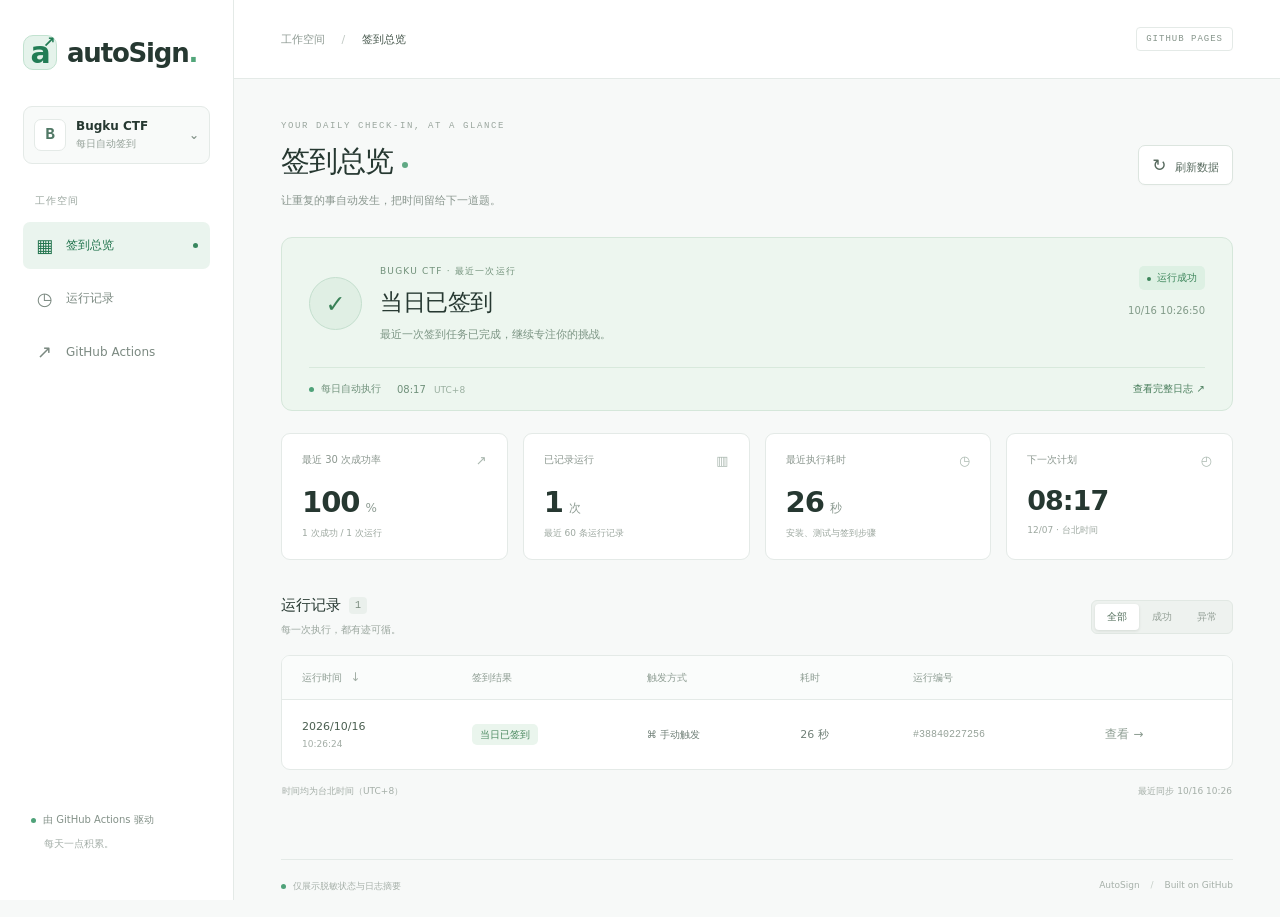
==== public/index.html @ bfcb6d07 "Refresh browser script version after dashboard updates" ====
<!doctype html>
<html lang="zh-CN">
<head>
  <meta charset="utf-8">
  <meta name="viewport" content="width=device-width,initial-scale=1">
  <meta name="referrer" content="no-referrer">
  <meta http-equiv="Content-Security-Policy" content="default-src 'self'; script-src 'self'; style-src 'self'; connect-src 'self'; img-src 'self' data:; object-src 'none'; base-uri 'none'; form-action 'none'">
  <meta name="description" content="Bugku 自动签到状态、运行历史和脱敏日志。">
  <title>AutoSign · Bugku 签到看板</title>
  <link rel="stylesheet" href="styles.css">
  <script src="app.js?v=20261016-2" defer></script>
</head>
<body>
  <aside class="sidebar">
    <a class="brand" href="./"><span class="brand-icon">a<span>↗</span></span>autoSign<span class="brand-dot">.</span></a>
    <div class="workspace"><span class="workspace-icon">B</span><div>Bugku CTF<small>每日自动签到</small></div><span class="workspace-arrow">⌄</span></div>
    <div class="nav-label">工作空间</div>
    <a class="nav-item active" href="#overview"><span>▦</span>签到总览<span class="nav-dot"></span></a>
    <a class="nav-item" href="#history"><span>◷</span>运行记录</a>
    <a class="nav-item" data-actions href="#history" target="_blank" rel="noopener noreferrer"><span>↗</span>GitHub Actions</a>
    <div class="sidebar-footer"><span class="small-dot"></span>由 GitHub Actions 驱动<small>每天一点积累。</small></div>
  </aside>
  <main id="overview">
    <header class="topbar"><div class="breadcrumb">工作空间 <span>/</span> <strong>签到总览</strong></div><span class="platform-badge">GITHUB PAGES</span></header>
    <div class="content">
      <div class="page-heading"><div><p class="eyebrow">YOUR DAILY CHECK-IN, AT A GLANCE</p><h1>签到总览<span class="heading-dot"></span></h1><p class="subtitle">让重复的事自动发生，把时间留给下一道题。</p></div><button id="refresh" type="button"><span id="refresh-icon">↻</span> 刷新数据</button></div>
      <div id="notice" role="status" hidden></div>
      <section class="hero" aria-label="最近一次签到">
        <div class="hero-main"><div id="hero-icon" class="hero-icon">✓</div><div><div class="hero-eyebrow">BUGKU CTF · 最近一次运行</div><h2 id="hero-title">正在读取签到状态</h2><p id="hero-description">稍等，正在从 GitHub Pages 获取最新记录。</p></div></div>
        <div class="hero-right"><span class="status-pill" id="hero-status">加载中</span><span id="hero-time">—</span></div>
        <div class="hero-bottom"><span><span class="small-dot"></span>每日自动执行</span><span>08:17 <small>UTC+8</small></span><a id="latest-link" href="#history" target="_blank" rel="noopener noreferrer">查看完整日志 ↗</a></div>
      </section>
      <section class="stats" aria-label="运行统计">
        <article><span class="stat-label">最近 30 次成功率 <span>↗</span></span><strong id="success-rate">—<small>%</small></strong><p id="success-detail">等待运行记录</p></article>
        <article><span class="stat-label">已记录运行 <span>▥</span></span><strong id="run-count">—<small>次</small></strong><p>最近 60 条运行记录</p></article>
        <article><span class="stat-label">最近执行耗时 <span>◷</span></span><strong id="duration">—<small>秒</small></strong><p>安装、测试与签到步骤</p></article>
        <article><span class="stat-label">下一次计划 <span>◴</span></span><strong class="next-time">08:17</strong><p id="next-run">台北时间 · UTC+8</p></article>
      </section>
      <section class="history-section" id="history">
        <div class="section-heading"><div><h2>运行记录 <span id="record-count" class="count-badge">0</span></h2><p>每一次执行，都有迹可循。</p></div><div class="filters" role="group" aria-label="筛选运行结果"><button class="selected" data-filter="all">全部</button><button data-filter="success">成功</button><button data-filter="failure">异常</button></div></div>
        <div class="table-wrap"><table><thead><tr><th>运行时间 <span>↓</span></th><th>签到结果</th><th>触发方式</th><th>耗时</th><th>运行编号</th><th></th></tr></thead><tbody id="runs"><tr><td colspan="6" class="empty">正在加载记录…</td></tr></tbody></table></div>
        <div class="table-footer"><span>时间均为台北时间（UTC+8）</span><span id="updated-at">等待同步</span></div>
      </section>
      <section id="details" class="details" hidden aria-label="运行详情"><div class="section-heading"><div><h2>运行详情 <span id="detail-id" class="detail-id"></span></h2><p id="detail-time"></p></div><button id="close-details" type="button" aria-label="关闭运行详情">×</button></div><div class="detail-columns"><div id="steps" class="steps"></div><div class="terminal"><div class="terminal-header"><span><i></i><i></i><i></i></span>脱敏日志摘要</div><div id="log-lines" class="log-lines"></div></div></div><a id="detail-link" class="detail-link" target="_blank" rel="noopener noreferrer">在 GitHub 查看完整原始日志 ↗</a></section>
      <footer class="page-footer"><span><span class="small-dot"></span>仅展示脱敏状态与日志摘要</span><span>AutoSign <span class="footer-separator">/</span> Built on GitHub</span></footer>
    </div>
  </main>
</body>
</html>
---- public/styles.css ----
:root{font-family:Inter,"Segoe UI","Microsoft YaHei",system-ui,sans-serif;color:#263831;background:#f7f9f8;font-synthesis:none;--green:#1b7a55;--border:#e4eae7;--muted:#819087}*{box-sizing:border-box}body{margin:0}a{color:inherit;text-decoration:none}button{font:inherit;cursor:pointer}button:focus-visible,a:focus-visible{outline:3px solid #86cdb1;outline-offset:4px}.sidebar{width:234px;height:100vh;position:fixed;inset:0 auto 0 0;background:#fff;border-right:1px solid var(--border);padding:35px 23px;display:flex;flex-direction:column}.brand{display:flex;align-items:center;font-size:26px;font-weight:750;letter-spacing:-1.2px}.brand-icon{display:inline-grid;place-content:center;width:34px;height:35px;background:#e5f3eb;border:1px solid #c2e2d0;border-radius:10px;color:#227d55;font-size:30px;margin-right:10px;position:relative;font-weight:700}.brand-icon span{font-size:15px;position:absolute;right:2px;top:-3px}.brand-dot{color:#52a67a}.workspace{display:flex;align-items:center;gap:10px;background:#f8faf9;border:1px solid var(--border);border-radius:9px;margin:36px 0 30px;padding:12px 10px;font-size:12px;font-weight:650}.workspace-icon{background:#fff;border:1px solid var(--border);border-radius:7px;display:grid;place-content:center;width:32px;height:32px;color:#507865;font:600 16px monospace}.workspace small{display:block;font-size:10px;color:#94a098;font-weight:400;margin-top:4px}.workspace-arrow{margin-left:auto;color:#87968d}.nav-label{font-size:10px;color:#9aa69f;letter-spacing:1px;margin:0 12px 14px}.nav-item{font-size:12px;color:#7b8981;display:flex;align-items:center;gap:12px;padding:13px 12px;border-radius:7px;margin-bottom:6px}.nav-item>span:first-child{font-size:18px;width:19px;text-align:center}.nav-item.active{background:#eaf4ee;color:#24754f;font-weight:650}.nav-dot{margin-left:auto;width:5px;height:5px;border-radius:50%;background:#38865e}.sidebar-footer{margin-top:auto;color:#839188;font-size:10px;padding:14px 8px}.sidebar-footer small{display:block;font-size:10px;color:#a3ada7;margin:10px 0 0 13px}.small-dot{display:inline-block;width:5px;height:5px;background:#4fa279;border-radius:50%;margin-right:7px;vertical-align:middle}main{margin-left:234px}.topbar{height:79px;background:#fff;border-bottom:1px solid var(--border);padding:0 47px;display:flex;align-items:center;justify-content:space-between}.breadcrumb{font-size:11px;color:#8e9a93}.breadcrumb span{margin:0 13px;color:#c1c9c4}.breadcrumb strong{font-weight:500;color:#46574c}.platform-badge{font:9px monospace;letter-spacing:1px;padding:6px 9px;border:1px solid var(--border);border-radius:4px;color:#86958b}.content{max-width:1320px;margin:0 auto;padding:42px 47px 24px}.page-heading{display:flex;justify-content:space-between;align-items:center;margin-bottom:29px}.eyebrow{font:9px monospace;letter-spacing:1.6px;color:#9aa69e;margin:0 0 11px}h1{font-size:29px;letter-spacing:-.9px;margin:0 0 11px;font-weight:670}.heading-dot{display:inline-block;width:6px;height:6px;background:#60a984;border-radius:50%;margin:0 0 3px 9px}.subtitle{font-size:11px;color:#8a978f;margin:0}#refresh{background:#fff;color:#56695d;border:1px solid #dce5df;border-radius:7px;padding:9px 13px;font-size:11px;box-shadow:0 1px 2px #172a1b05}#refresh-icon{font-size:17px;margin-right:5px}#refresh:disabled{opacity:.5}.hero{background:#edf6ef;border:1px solid #d5e7da;border-radius:11px;margin-bottom:22px;padding:27px 27px 0;display:flex;flex-wrap:wrap;position:relative;overflow:hidden}.hero-main{display:flex;gap:18px;align-items:center;flex:1}.hero-icon{width:53px;height:53px;border:1px solid #c4dfce;background:#e0efe4;border-radius:50%;display:grid;place-content:center;color:#398157;font-size:24px}.hero-eyebrow{font-size:9px;letter-spacing:1.2px;color:#71917a;margin-bottom:9px}.hero h2{font-size:23px;margin:0 0 9px;letter-spacing:-.5px;font-weight:650}.hero-main p{font-size:11px;color:#7c9584;margin:0}.hero-right{display:flex;align-items:flex-end;flex-direction:column;gap:15px;padding-top:1px;font-size:10px;color:#819a88}.status-pill{font-size:10px;display:inline-block;border-radius:5px;padding:5px 8px;background:#ddf0e3;color:#3c855a}.status-pill:before{content:"";display:inline-block;width:4px;height:4px;background:currentColor;border-radius:50%;margin-right:6px}.hero-bottom{width:100%;border-top:1px solid #d8e9dc;margin-top:25px;padding:14px 0;display:flex;align-items:center;gap:16px;font-size:10px;color:#70917b}.hero-bottom small{color:#9aafa0;font-size:9px;margin-left:5px}.hero-bottom a{margin-left:auto;font-size:10px;color:#477c5a}.hero.failure{background:#fbf1ef;border-color:#eed7d0}.hero.failure .hero-icon{color:#b16a59;background:#f7e7e1;border-color:#e8c9c0}.hero.failure .status-pill{background:#f4ded7;color:#a26554}.stats{display:grid;grid-template-columns:repeat(4,1fr);gap:15px;margin-bottom:36px}.stats article{background:#fff;border:1px solid var(--border);border-radius:9px;padding:19px 20px}.stat-label{display:flex;justify-content:space-between;font-size:10px;color:#8b978f}.stat-label>span{color:#aab8af;font-size:13px}.stats strong{display:block;font-size:29px;font-weight:560;letter-spacing:-1px;margin:17px 0 8px;font-variant-numeric:tabular-nums}.stats strong small{font-size:12px;letter-spacing:0;color:#8e9c93;font-weight:400;margin-left:6px}.stats .next-time{font-size:27px}.stats p{font-size:9px;color:#9ca79f;margin:0}.section-heading{display:flex;justify-content:space-between;align-items:center;margin-bottom:18px}.section-heading h2{font-size:15px;font-weight:650;margin:0;display:flex;align-items:center;gap:8px}.section-heading p{font-size:10px;color:#9aa69e;margin:8px 0 0}.count-badge{font:10px monospace;background:#eaf0ec;color:#7a8b7e;border-radius:4px;padding:3px 6px}.filters{display:flex;border:1px solid #e1e8e3;background:#eef2ef;border-radius:6px;padding:3px;gap:1px}.filters button{background:none;border:0;padding:6px 12px;font-size:10px;border-radius:4px;color:#94a097}.filters button.selected{background:white;color:#526e5b;box-shadow:0 1px 3px #203a2320}.table-wrap{background:#fff;border:1px solid var(--border);border-radius:9px;overflow:auto}table{border-collapse:collapse;width:100%;white-space:nowrap;text-align:left;font-size:11px}th{background:#fafcfb;color:#8e9d93;font-weight:400;font-size:10px;padding:14px 20px;border-bottom:1px solid var(--border)}th span{font-size:12px;color:#a3afa6;margin-left:5px}td{padding:18px 20px;border-bottom:1px solid #edf1ee;color:#718078}tr:last-child td{border-bottom:0}td:first-child{color:#4a5f50;font-variant-numeric:tabular-nums}td:first-child small{display:block;font-size:9px;margin-top:6px;color:#a3ada6}td button{border:0;background:transparent;font-size:12px;color:#8d9d92;padding:8px}td button:hover{color:#2b7b50}.result-badge{font-size:10px;padding:5px 8px;border-radius:5px;background:#eaf5ed;color:#4b8960}.result-badge.bad{background:#f9ebe7;color:#b07866}.trigger{font-size:10px}.run-id{font:10px monospace;color:#96a299}.table-footer{display:flex;justify-content:space-between;font-size:9px;color:#a4aea7;padding:15px 1px}.empty{text-align:center;padding:40px 20px;color:#99a59d}.details{margin-top:20px;background:#fff;border:1px solid var(--border);border-radius:10px;padding:23px}.detail-id{font:10px monospace;color:#a2aea6}.details .section-heading button{background:none;border:0;font-size:23px;color:#92a396}.detail-columns{display:grid;grid-template-columns:1fr 1.4fr;gap:25px}.steps{padding-top:4px}.step{display:flex;align-items:center;font-size:11px;padding:11px 0;gap:10px;border-bottom:1px solid #f1f4f2}.step-icon{color:#3c9663}.step-icon.bad{color:#b66c58}.step small{margin-left:auto;color:#a6b2aa}.terminal{background:#182820;border:1px solid #273e30;border-radius:7px;overflow:hidden;min-height:154px}.terminal-header{padding:12px 15px;font-size:9px;color:#84988b;display:flex;align-items:center;gap:10px;border-bottom:1px solid #ffffff0b}.terminal-header i{display:inline-block;width:5px;height:5px;border-radius:50%;background:#5b6e5e;margin-right:4px}.terminal-header i:first-child{background:#a67466}.terminal-header i:nth-child(2){background:#ac9a60}.terminal-header i:nth-child(3){background:#6e9a71}.log-lines{padding:13px 15px 19px;font:10px/2.1 ui-monospace,Consolas,monospace;color:#b5d2bd}.log-lines .warning{color:#d0bb84}.log-lines .error{color:#e5a090}.log-lines span{font-size:9px;opacity:.55;margin-right:12px}.detail-link{display:block;text-align:right;color:#6c8c77;font-size:10px;margin-top:16px}.page-footer{display:flex;justify-content:space-between;border-top:1px solid var(--border);margin-top:46px;padding:20px 0 0;color:#a6b0a9;font-size:9px}.footer-separator{margin:0 8px;color:#c5cec7}#notice{background:#fff5dd;border:1px solid #eddfb5;color:#927d49;padding:12px 15px;border-radius:7px;font-size:11px;margin-bottom:20px}.spin{display:inline-block;animation:spin 1s linear infinite}@keyframes spin{to{transform:rotate(360deg)}}[hidden]{display:none!important}@media(min-width:1600px){.content{padding-top:52px}.hero{padding-top:34px}.hero-bottom{margin-top:32px}}@media(max-width:1100px){.sidebar{width:192px;padding-inline:16px}main{margin-left:192px}.content{padding:32px 28px}.topbar{padding-inline:28px}.stats{gap:10px}.stats article{padding:16px 14px}td,th{padding-inline:14px}.hero h2{font-size:20px}.hero-right{font-size:9px}}@media(max-width:780px){.sidebar{position:static;width:100%;height:65px;padding:12px 20px;flex-direction:row;align-items:center;border-right:0;border-bottom:1px solid var(--border)}.brand{font-size:23px}.brand-icon{width:30px;height:30px}.workspace,.nav-label,.nav-item,.sidebar-footer{display:none}main{margin:0}.topbar{height:49px;padding-inline:20px}.content{padding:27px 20px}.eyebrow{font-size:8px;letter-spacing:1px}h1{font-size:25px}.subtitle{font-size:10px;line-height:1.7;max-width:230px}.page-heading{gap:10px}.stats{grid-template-columns:1fr 1fr;gap:12px;margin-bottom:28px}.stats article{padding:17px}.hero{padding:21px 18px 0}.hero-main{gap:11px}.hero-icon{width:39px;height:39px;flex-shrink:0;font-size:20px}.hero h2{font-size:19px}.hero-eyebrow{font-size:8px;letter-spacing:.5px}.hero-main p{font-size:10px;line-height:1.7}.hero-right{width:100%;flex-direction:row;align-items:center;justify-content:space-between;margin-top:17px}.hero-bottom{margin-top:17px;font-size:9px;gap:9px}.hero-bottom a{font-size:9px}.detail-columns{grid-template-columns:1fr;gap:17px}.page-footer{margin-top:29px;font-size:8px;gap:10px}.platform-badge{font-size:8px}.section-heading p{font-size:9px}.filters button{padding:6px 9px}.details{padding:18px}#refresh{font-size:10px;padding:8px 10px;white-space:nowrap}}
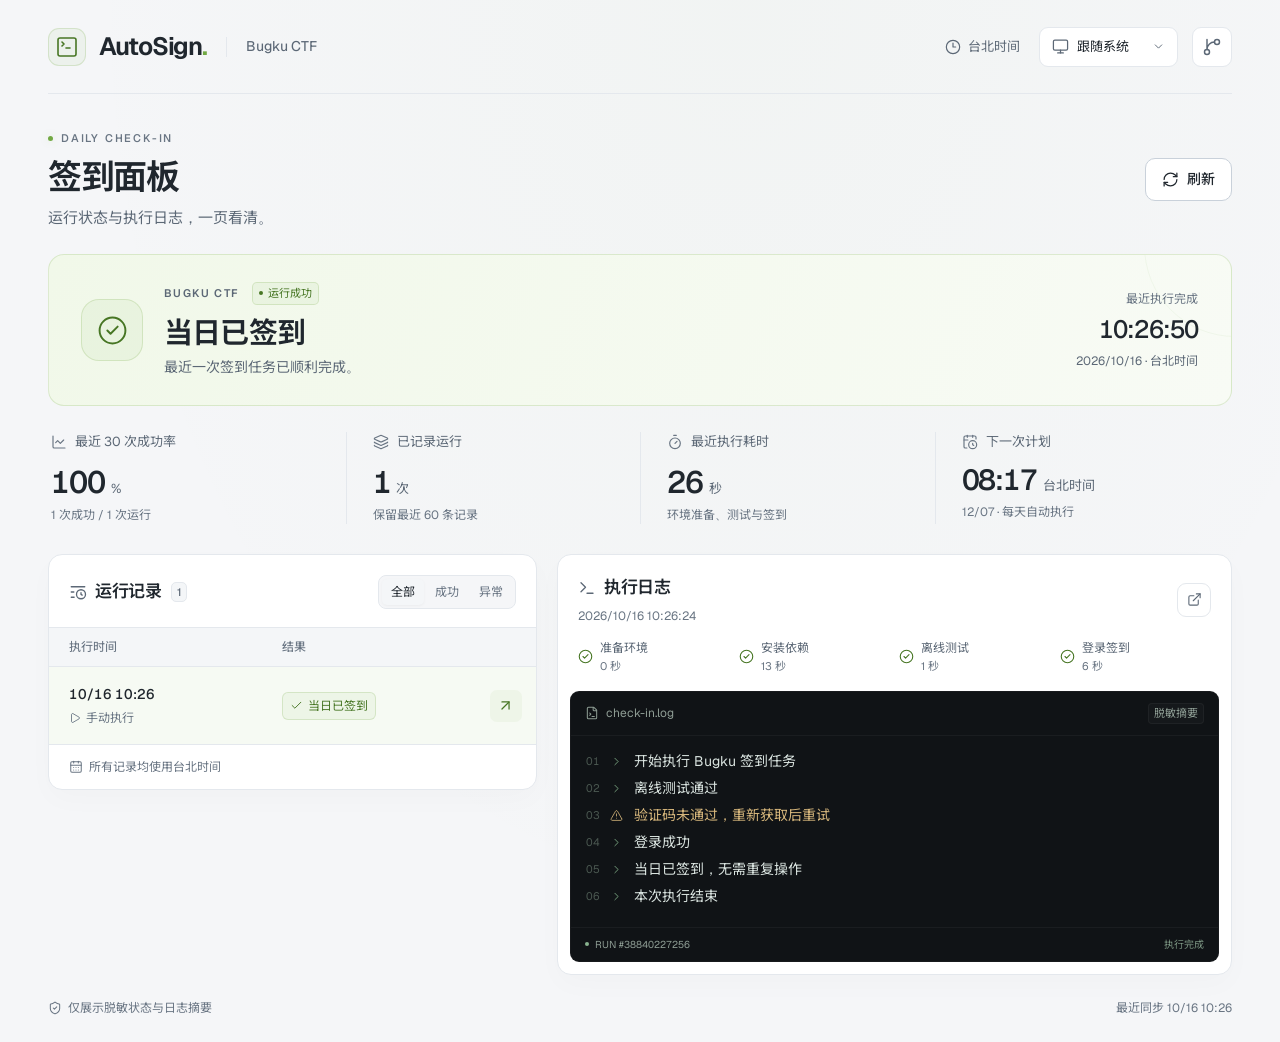
==== commit c22e8f8f: "Redesign single-page dashboard with system themes and Lucide icons" ====
--- a/public/index.html
+++ b/public/index.html
@@ -2,48 +2,53 @@
 <html lang="zh-CN">
 <head>
   <meta charset="utf-8">
-  <meta name="viewport" content="width=device-width,initial-scale=1">
+  <meta name="viewport" content="width=device-width, initial-scale=1">
+  <meta name="color-scheme" content="dark light">
   <meta name="referrer" content="no-referrer">
-  <meta http-equiv="Content-Security-Policy" content="default-src 'self'; script-src 'self'; style-src 'self'; connect-src 'self'; img-src 'self' data:; object-src 'none'; base-uri 'none'; form-action 'none'">
-  <meta name="description" content="Bugku 自动签到状态、运行历史和脱敏日志。">
-  <title>AutoSign · Bugku 签到看板</title>
-  <link rel="stylesheet" href="styles.css">
-  <script src="app.js?v=20261016-2" defer></script>
+  <meta http-equiv="Content-Security-Policy" content="default-src 'self'; script-src 'self'; style-src 'self'; connect-src 'self'; font-src 'self'; img-src 'self' data:; object-src 'none'; base-uri 'none'; form-action 'none'">
+  <meta name="description" content="Bugku 自动签到面板。以台北时间查看签到状态、运行记录和脱敏日志。">
+  <link rel="icon" href="favicon.svg" type="image/svg+xml">
+  <title>AutoSign · 签到面板</title>
+  <link rel="preload" href="fonts/geist.woff2" as="font" type="font/woff2" crossorigin>
+  <link rel="stylesheet" href="styles.css?v=3">
+  <script src="app.js?v=3" defer></script>
 </head>
 <body>
-  <aside class="sidebar">
-    <a class="brand" href="./"><span class="brand-icon">a<span>↗</span></span>autoSign<span class="brand-dot">.</span></a>
-    <div class="workspace"><span class="workspace-icon">B</span><div>Bugku CTF<small>每日自动签到</small></div><span class="workspace-arrow">⌄</span></div>
-    <div class="nav-label">工作空间</div>
-    <a class="nav-item active" href="#overview"><span>▦</span>签到总览<span class="nav-dot"></span></a>
-    <a class="nav-item" href="#history"><span>◷</span>运行记录</a>
-    <a class="nav-item" data-actions href="#history" target="_blank" rel="noopener noreferrer"><span>↗</span>GitHub Actions</a>
-    <div class="sidebar-footer"><span class="small-dot"></span>由 GitHub Actions 驱动<small>每天一点积累。</small></div>
-  </aside>
-  <main id="overview">
-    <header class="topbar"><div class="breadcrumb">工作空间 <span>/</span> <strong>签到总览</strong></div><span class="platform-badge">GITHUB PAGES</span></header>
-    <div class="content">
-      <div class="page-heading"><div><p class="eyebrow">YOUR DAILY CHECK-IN, AT A GLANCE</p><h1>签到总览<span class="heading-dot"></span></h1><p class="subtitle">让重复的事自动发生，把时间留给下一道题。</p></div><button id="refresh" type="button"><span id="refresh-icon">↻</span> 刷新数据</button></div>
-      <div id="notice" role="status" hidden></div>
-      <section class="hero" aria-label="最近一次签到">
-        <div class="hero-main"><div id="hero-icon" class="hero-icon">✓</div><div><div class="hero-eyebrow">BUGKU CTF · 最近一次运行</div><h2 id="hero-title">正在读取签到状态</h2><p id="hero-description">稍等，正在从 GitHub Pages 获取最新记录。</p></div></div>
-        <div class="hero-right"><span class="status-pill" id="hero-status">加载中</span><span id="hero-time">—</span></div>
-        <div class="hero-bottom"><span><span class="small-dot"></span>每日自动执行</span><span>08:17 <small>UTC+8</small></span><a id="latest-link" href="#history" target="_blank" rel="noopener noreferrer">查看完整日志 ↗</a></div>
+  <a class="skip-link" href="#main">跳到签到面板</a>
+  <header class="header shell">
+    <a class="brand" href="./" aria-label="AutoSign 首页"><span class="brand-mark"><svg class="icon" aria-hidden="true" viewBox="0 0 24 24"><use href="icons.svg#square-terminal"></use></svg></span><span>AutoSign<span class="brand-period">.</span></span><span class="brand-divider"></span><span class="brand-caption">Bugku CTF</span></a>
+    <div class="header-actions">
+      <span class="timezone"><svg class="icon" aria-hidden="true" viewBox="0 0 24 24"><use href="icons.svg#clock-3"></use></svg>台北时间</span>
+      <label class="theme-picker" title="选择显示主题"><span id="theme-icon"><svg class="icon" aria-hidden="true" viewBox="0 0 24 24"><use href="icons.svg#monitor"></use></svg></span><select id="theme" aria-label="显示主题"><option value="system">跟随系统</option><option value="dark">深色模式</option><option value="light">浅色模式</option></select><svg class="icon" aria-hidden="true" viewBox="0 0 24 24"><use href="icons.svg#chevron-down"></use></svg></label>
+      <a class="icon-button repo-link" data-actions href="#records" target="_blank" rel="noopener noreferrer" aria-label="打开 GitHub Actions"><svg class="icon" aria-hidden="true" viewBox="0 0 24 24"><use href="icons.svg#git-branch"></use></svg></a>
+    </div>
+  </header>
+  <main class="shell" id="main">
+    <div class="page-heading"><div><p class="eyebrow"><span class="live-dot"></span> DAILY CHECK-IN</p><h1>签到面板</h1><p class="page-description">运行状态与执行日志，一页看清。</p></div><button id="refresh" class="button" type="button"><span id="refresh-icon"><svg class="icon" aria-hidden="true" viewBox="0 0 24 24"><use href="icons.svg#refresh-cw"></use></svg></span><span>刷新</span></button></div>
+    <div id="notice" class="notice" role="status" hidden><svg class="icon" aria-hidden="true" viewBox="0 0 24 24"><use href="icons.svg#triangle-alert"></use></svg><span id="notice-text"></span></div>
+    <section class="status-panel" data-state="waiting" aria-label="最近一次签到">
+      <div class="status-main"><div id="hero-icon" class="status-icon"><svg class="icon" aria-hidden="true" viewBox="0 0 24 24"><use href="icons.svg#loader-circle"></use></svg></div><div><div class="status-heading"><span class="service-label">BUGKU CTF</span><span id="hero-status" class="status-badge">加载中</span></div><h2 id="hero-title" aria-live="polite">正在读取签到状态</h2><p id="hero-description">正在获取最近一次运行记录。</p></div></div>
+      <div class="status-meta"><p class="meta-label">最近执行完成</p><strong id="hero-time">—</strong><span id="hero-date">台北时间 · UTC+8</span></div>
+    </section>
+    <section class="metrics" aria-label="运行统计">
+      <article><span class="metric-label"><svg class="icon" aria-hidden="true" viewBox="0 0 24 24"><use href="icons.svg#chart-line"></use></svg>最近 30 次成功率</span><strong id="success-rate">—<small>%</small></strong><p id="success-detail">等待运行记录</p></article>
+      <article><span class="metric-label"><svg class="icon" aria-hidden="true" viewBox="0 0 24 24"><use href="icons.svg#layers"></use></svg>已记录运行</span><strong id="run-count">—<small>次</small></strong><p>保留最近 60 条记录</p></article>
+      <article><span class="metric-label"><svg class="icon" aria-hidden="true" viewBox="0 0 24 24"><use href="icons.svg#timer"></use></svg>最近执行耗时</span><strong id="duration">—<small>秒</small></strong><p>环境准备、测试与签到</p></article>
+      <article><span class="metric-label"><svg class="icon" aria-hidden="true" viewBox="0 0 24 24"><use href="icons.svg#calendar-clock"></use></svg>下一次计划</span><strong class="schedule-time">08:17<small>台北时间</small></strong><p id="next-run">每天自动执行</p></article>
+    </section>
+    <div class="activity-layout">
+      <section class="card records-card" id="records" aria-label="运行记录">
+        <div class="card-heading"><h2><svg class="icon" aria-hidden="true" viewBox="0 0 24 24"><use href="icons.svg#list-clock"></use></svg>运行记录 <span id="record-count" class="count-badge">0</span></h2><div class="filters" role="group" aria-label="筛选运行结果"><button class="selected" data-filter="all" aria-pressed="true">全部</button><button data-filter="success" aria-pressed="false">成功</button><button data-filter="failure" aria-pressed="false">异常</button></div></div>
+        <div class="table-wrap"><table><thead><tr><th>执行时间</th><th>结果</th><th><span class="sr-only">查看日志</span></th></tr></thead><tbody id="runs"><tr><td colspan="3" class="empty">正在加载记录…</td></tr></tbody></table></div>
+        <div class="records-footer"><svg class="icon" aria-hidden="true" viewBox="0 0 24 24"><use href="icons.svg#calendar-days"></use></svg>所有记录均使用台北时间</div>
       </section>
-      <section class="stats" aria-label="运行统计">
-        <article><span class="stat-label">最近 30 次成功率 <span>↗</span></span><strong id="success-rate">—<small>%</small></strong><p id="success-detail">等待运行记录</p></article>
-        <article><span class="stat-label">已记录运行 <span>▥</span></span><strong id="run-count">—<small>次</small></strong><p>最近 60 条运行记录</p></article>
-        <article><span class="stat-label">最近执行耗时 <span>◷</span></span><strong id="duration">—<small>秒</small></strong><p>安装、测试与签到步骤</p></article>
-        <article><span class="stat-label">下一次计划 <span>◴</span></span><strong class="next-time">08:17</strong><p id="next-run">台北时间 · UTC+8</p></article>
+      <section class="card log-card" id="details" aria-label="执行日志">
+        <div class="card-heading log-heading"><div><h2><svg class="icon" aria-hidden="true" viewBox="0 0 24 24"><use href="icons.svg#terminal"></use></svg>执行日志</h2><p id="detail-time">选择一条运行记录查看详情</p></div><a id="detail-link" class="icon-button" href="#records" target="_blank" rel="noopener noreferrer" aria-label="在 GitHub 查看完整原始日志" title="在 GitHub 查看完整日志"><svg class="icon" aria-hidden="true" viewBox="0 0 24 24"><use href="icons.svg#external-link"></use></svg></a></div>
+        <div id="steps" class="steps" aria-label="执行步骤"></div>
+        <div class="terminal"><div class="terminal-heading"><span><svg class="icon" aria-hidden="true" viewBox="0 0 24 24"><use href="icons.svg#file-terminal"></use></svg><span>check-in.log</span></span><span class="terminal-tag">脱敏摘要</span></div><div id="log-lines" class="log-lines"><p class="log-empty">等待运行数据…</p></div><div class="terminal-footer"><span class="terminal-dot"></span><span id="detail-id">尚未选择运行记录</span><span class="terminal-complete" id="log-result">—</span></div></div>
       </section>
-      <section class="history-section" id="history">
-        <div class="section-heading"><div><h2>运行记录 <span id="record-count" class="count-badge">0</span></h2><p>每一次执行，都有迹可循。</p></div><div class="filters" role="group" aria-label="筛选运行结果"><button class="selected" data-filter="all">全部</button><button data-filter="success">成功</button><button data-filter="failure">异常</button></div></div>
-        <div class="table-wrap"><table><thead><tr><th>运行时间 <span>↓</span></th><th>签到结果</th><th>触发方式</th><th>耗时</th><th>运行编号</th><th></th></tr></thead><tbody id="runs"><tr><td colspan="6" class="empty">正在加载记录…</td></tr></tbody></table></div>
-        <div class="table-footer"><span>时间均为台北时间（UTC+8）</span><span id="updated-at">等待同步</span></div>
-      </section>
-      <section id="details" class="details" hidden aria-label="运行详情"><div class="section-heading"><div><h2>运行详情 <span id="detail-id" class="detail-id"></span></h2><p id="detail-time"></p></div><button id="close-details" type="button" aria-label="关闭运行详情">×</button></div><div class="detail-columns"><div id="steps" class="steps"></div><div class="terminal"><div class="terminal-header"><span><i></i><i></i><i></i></span>脱敏日志摘要</div><div id="log-lines" class="log-lines"></div></div></div><a id="detail-link" class="detail-link" target="_blank" rel="noopener noreferrer">在 GitHub 查看完整原始日志 ↗</a></section>
-      <footer class="page-footer"><span><span class="small-dot"></span>仅展示脱敏状态与日志摘要</span><span>AutoSign <span class="footer-separator">/</span> Built on GitHub</span></footer>
     </div>
+    <footer class="footer"><span><svg class="icon" aria-hidden="true" viewBox="0 0 24 24"><use href="icons.svg#shield-check"></use></svg>仅展示脱敏状态与日志摘要</span><span id="updated-at">等待同步</span></footer>
   </main>
 </body>
 </html>
--- a/public/styles.css
+++ b/public/styles.css
@@ -1 +1,11 @@
-:root{font-family:Inter,"Segoe UI","Microsoft YaHei",system-ui,sans-serif;color:#263831;background:#f7f9f8;font-synthesis:none;--green:#1b7a55;--border:#e4eae7;--muted:#819087}*{box-sizing:border-box}body{margin:0}a{color:inherit;text-decoration:none}button{font:inherit;cursor:pointer}button:focus-visible,a:focus-visible{outline:3px solid #86cdb1;outline-offset:4px}.sidebar{width:234px;height:100vh;position:fixed;inset:0 auto 0 0;background:#fff;border-right:1px solid var(--border);padding:35px 23px;display:flex;flex-direction:column}.brand{display:flex;align-items:center;font-size:26px;font-weight:750;letter-spacing:-1.2px}.brand-icon{display:inline-grid;place-content:center;width:34px;height:35px;background:#e5f3eb;border:1px solid #c2e2d0;border-radius:10px;color:#227d55;font-size:30px;margin-right:10px;position:relative;font-weight:700}.brand-icon span{font-size:15px;position:absolute;right:2px;top:-3px}.brand-dot{color:#52a67a}.workspace{display:flex;align-items:center;gap:10px;background:#f8faf9;border:1px solid var(--border);border-radius:9px;margin:36px 0 30px;padding:12px 10px;font-size:12px;font-weight:650}.workspace-icon{background:#fff;border:1px solid var(--border);border-radius:7px;display:grid;place-content:center;width:32px;height:32px;color:#507865;font:600 16px monospace}.workspace small{display:block;font-size:10px;color:#94a098;font-weight:400;margin-top:4px}.workspace-arrow{margin-left:auto;color:#87968d}.nav-label{font-size:10px;color:#9aa69f;letter-spacing:1px;margin:0 12px 14px}.nav-item{font-size:12px;color:#7b8981;display:flex;align-items:center;gap:12px;padding:13px 12px;border-radius:7px;margin-bottom:6px}.nav-item>span:first-child{font-size:18px;width:19px;text-align:center}.nav-item.active{background:#eaf4ee;color:#24754f;font-weight:650}.nav-dot{margin-left:auto;width:5px;height:5px;border-radius:50%;background:#38865e}.sidebar-footer{margin-top:auto;color:#839188;font-size:10px;padding:14px 8px}.sidebar-footer small{display:block;font-size:10px;color:#a3ada7;margin:10px 0 0 13px}.small-dot{display:inline-block;width:5px;height:5px;background:#4fa279;border-radius:50%;margin-right:7px;vertical-align:middle}main{margin-left:234px}.topbar{height:79px;background:#fff;border-bottom:1px solid var(--border);padding:0 47px;display:flex;align-items:center;justify-content:space-between}.breadcrumb{font-size:11px;color:#8e9a93}.breadcrumb span{margin:0 13px;color:#c1c9c4}.breadcrumb strong{font-weight:500;color:#46574c}.platform-badge{font:9px monospace;letter-spacing:1px;padding:6px 9px;border:1px solid var(--border);border-radius:4px;color:#86958b}.content{max-width:1320px;margin:0 auto;padding:42px 47px 24px}.page-heading{display:flex;justify-content:space-between;align-items:center;margin-bottom:29px}.eyebrow{font:9px monospace;letter-spacing:1.6px;color:#9aa69e;margin:0 0 11px}h1{font-size:29px;letter-spacing:-.9px;margin:0 0 11px;font-weight:670}.heading-dot{display:inline-block;width:6px;height:6px;background:#60a984;border-radius:50%;margin:0 0 3px 9px}.subtitle{font-size:11px;color:#8a978f;margin:0}#refresh{background:#fff;color:#56695d;border:1px solid #dce5df;border-radius:7px;padding:9px 13px;font-size:11px;box-shadow:0 1px 2px #172a1b05}#refresh-icon{font-size:17px;margin-right:5px}#refresh:disabled{opacity:.5}.hero{background:#edf6ef;border:1px solid #d5e7da;border-radius:11px;margin-bottom:22px;padding:27px 27px 0;display:flex;flex-wrap:wrap;position:relative;overflow:hidden}.hero-main{display:flex;gap:18px;align-items:center;flex:1}.hero-icon{width:53px;height:53px;border:1px solid #c4dfce;background:#e0efe4;border-radius:50%;display:grid;place-content:center;color:#398157;font-size:24px}.hero-eyebrow{font-size:9px;letter-spacing:1.2px;color:#71917a;margin-bottom:9px}.hero h2{font-size:23px;margin:0 0 9px;letter-spacing:-.5px;font-weight:650}.hero-main p{font-size:11px;color:#7c9584;margin:0}.hero-right{display:flex;align-items:flex-end;flex-direction:column;gap:15px;padding-top:1px;font-size:10px;color:#819a88}.status-pill{font-size:10px;display:inline-block;border-radius:5px;padding:5px 8px;background:#ddf0e3;color:#3c855a}.status-pill:before{content:"";display:inline-block;width:4px;height:4px;background:currentColor;border-radius:50%;margin-right:6px}.hero-bottom{width:100%;border-top:1px solid #d8e9dc;margin-top:25px;padding:14px 0;display:flex;align-items:center;gap:16px;font-size:10px;color:#70917b}.hero-bottom small{color:#9aafa0;font-size:9px;margin-left:5px}.hero-bottom a{margin-left:auto;font-size:10px;color:#477c5a}.hero.failure{background:#fbf1ef;border-color:#eed7d0}.hero.failure .hero-icon{color:#b16a59;background:#f7e7e1;border-color:#e8c9c0}.hero.failure .status-pill{background:#f4ded7;color:#a26554}.stats{display:grid;grid-template-columns:repeat(4,1fr);gap:15px;margin-bottom:36px}.stats article{background:#fff;border:1px solid var(--border);border-radius:9px;padding:19px 20px}.stat-label{display:flex;justify-content:space-between;font-size:10px;color:#8b978f}.stat-label>span{color:#aab8af;font-size:13px}.stats strong{display:block;font-size:29px;font-weight:560;letter-spacing:-1px;margin:17px 0 8px;font-variant-numeric:tabular-nums}.stats strong small{font-size:12px;letter-spacing:0;color:#8e9c93;font-weight:400;margin-left:6px}.stats .next-time{font-size:27px}.stats p{font-size:9px;color:#9ca79f;margin:0}.section-heading{display:flex;justify-content:space-between;align-items:center;margin-bottom:18px}.section-heading h2{font-size:15px;font-weight:650;margin:0;display:flex;align-items:center;gap:8px}.section-heading p{font-size:10px;color:#9aa69e;margin:8px 0 0}.count-badge{font:10px monospace;background:#eaf0ec;color:#7a8b7e;border-radius:4px;padding:3px 6px}.filters{display:flex;border:1px solid #e1e8e3;background:#eef2ef;border-radius:6px;padding:3px;gap:1px}.filters button{background:none;border:0;padding:6px 12px;font-size:10px;border-radius:4px;color:#94a097}.filters button.selected{background:white;color:#526e5b;box-shadow:0 1px 3px #203a2320}.table-wrap{background:#fff;border:1px solid var(--border);border-radius:9px;overflow:auto}table{border-collapse:collapse;width:100%;white-space:nowrap;text-align:left;font-size:11px}th{background:#fafcfb;color:#8e9d93;font-weight:400;font-size:10px;padding:14px 20px;border-bottom:1px solid var(--border)}th span{font-size:12px;color:#a3afa6;margin-left:5px}td{padding:18px 20px;border-bottom:1px solid #edf1ee;color:#718078}tr:last-child td{border-bottom:0}td:first-child{color:#4a5f50;font-variant-numeric:tabular-nums}td:first-child small{display:block;font-size:9px;margin-top:6px;color:#a3ada6}td button{border:0;background:transparent;font-size:12px;color:#8d9d92;padding:8px}td button:hover{color:#2b7b50}.result-badge{font-size:10px;padding:5px 8px;border-radius:5px;background:#eaf5ed;color:#4b8960}.result-badge.bad{background:#f9ebe7;color:#b07866}.trigger{font-size:10px}.run-id{font:10px monospace;color:#96a299}.table-footer{display:flex;justify-content:space-between;font-size:9px;color:#a4aea7;padding:15px 1px}.empty{text-align:center;padding:40px 20px;color:#99a59d}.details{margin-top:20px;background:#fff;border:1px solid var(--border);border-radius:10px;padding:23px}.detail-id{font:10px monospace;color:#a2aea6}.details .section-heading button{background:none;border:0;font-size:23px;color:#92a396}.detail-columns{display:grid;grid-template-columns:1fr 1.4fr;gap:25px}.steps{padding-top:4px}.step{display:flex;align-items:center;font-size:11px;padding:11px 0;gap:10px;border-bottom:1px solid #f1f4f2}.step-icon{color:#3c9663}.step-icon.bad{color:#b66c58}.step small{margin-left:auto;color:#a6b2aa}.terminal{background:#182820;border:1px solid #273e30;border-radius:7px;overflow:hidden;min-height:154px}.terminal-header{padding:12px 15px;font-size:9px;color:#84988b;display:flex;align-items:center;gap:10px;border-bottom:1px solid #ffffff0b}.terminal-header i{display:inline-block;width:5px;height:5px;border-radius:50%;background:#5b6e5e;margin-right:4px}.terminal-header i:first-child{background:#a67466}.terminal-header i:nth-child(2){background:#ac9a60}.terminal-header i:nth-child(3){background:#6e9a71}.log-lines{padding:13px 15px 19px;font:10px/2.1 ui-monospace,Consolas,monospace;color:#b5d2bd}.log-lines .warning{color:#d0bb84}.log-lines .error{color:#e5a090}.log-lines span{font-size:9px;opacity:.55;margin-right:12px}.detail-link{display:block;text-align:right;color:#6c8c77;font-size:10px;margin-top:16px}.page-footer{display:flex;justify-content:space-between;border-top:1px solid var(--border);margin-top:46px;padding:20px 0 0;color:#a6b0a9;font-size:9px}.footer-separator{margin:0 8px;color:#c5cec7}#notice{background:#fff5dd;border:1px solid #eddfb5;color:#927d49;padding:12px 15px;border-radius:7px;font-size:11px;margin-bottom:20px}.spin{display:inline-block;animation:spin 1s linear infinite}@keyframes spin{to{transform:rotate(360deg)}}[hidden]{display:none!important}@media(min-width:1600px){.content{padding-top:52px}.hero{padding-top:34px}.hero-bottom{margin-top:32px}}@media(max-width:1100px){.sidebar{width:192px;padding-inline:16px}main{margin-left:192px}.content{padding:32px 28px}.topbar{padding-inline:28px}.stats{gap:10px}.stats article{padding:16px 14px}td,th{padding-inline:14px}.hero h2{font-size:20px}.hero-right{font-size:9px}}@media(max-width:780px){.sidebar{position:static;width:100%;height:65px;padding:12px 20px;flex-direction:row;align-items:center;border-right:0;border-bottom:1px solid var(--border)}.brand{font-size:23px}.brand-icon{width:30px;height:30px}.workspace,.nav-label,.nav-item,.sidebar-footer{display:none}main{margin:0}.topbar{height:49px;padding-inline:20px}.content{padding:27px 20px}.eyebrow{font-size:8px;letter-spacing:1px}h1{font-size:25px}.subtitle{font-size:10px;line-height:1.7;max-width:230px}.page-heading{gap:10px}.stats{grid-template-columns:1fr 1fr;gap:12px;margin-bottom:28px}.stats article{padding:17px}.hero{padding:21px 18px 0}.hero-main{gap:11px}.hero-icon{width:39px;height:39px;flex-shrink:0;font-size:20px}.hero h2{font-size:19px}.hero-eyebrow{font-size:8px;letter-spacing:.5px}.hero-main p{font-size:10px;line-height:1.7}.hero-right{width:100%;flex-direction:row;align-items:center;justify-content:space-between;margin-top:17px}.hero-bottom{margin-top:17px;font-size:9px;gap:9px}.hero-bottom a{font-size:9px}.detail-columns{grid-template-columns:1fr;gap:17px}.page-footer{margin-top:29px;font-size:8px;gap:10px}.platform-badge{font-size:8px}.section-heading p{font-size:9px}.filters button{padding:6px 9px}.details{padding:18px}#refresh{font-size:10px;padding:8px 10px;white-space:nowrap}}
+@font-face{font-family:Geist;font-style:normal;font-weight:400 700;font-display:swap;src:url("fonts/geist.woff2") format("woff2")}
+@font-face{font-family:"Noto Sans SC";font-style:normal;font-weight:400 700;font-display:swap;src:url("fonts/noto-sans-sc.woff2") format("woff2")}
+:root{color-scheme:dark;--bg:#101215;--surface:#181b20;--surface-raised:#1e2228;--surface-hover:#252a31;--text:#f0f2f5;--muted:#a2aab6;--subtle:#8993a1;--line:#2b3038;--line-strong:#3b434f;--accent:#b8ed80;--accent-text:#c4f49b;--accent-soft:#b8ed8012;--accent-line:#b8ed802b;--hero-start:#1a251c;--hero-end:#171d1b;--warning:#f2cc80;--error:#ffac9c;--error-soft:#ffac9c13;--shadow:0 12px 40px #00000014;--ambient:#b8ed8005;--terminal:#101316;--terminal-text:#dae4e0;--terminal-muted:#8e9d94;--font:Geist,"Noto Sans SC","PingFang SC","Segoe UI Variable Text","Microsoft YaHei UI",sans-serif}
+@media(prefers-color-scheme:light){:root:not([data-theme="dark"]){color-scheme:light;--bg:#f5f6f8;--surface:#fff;--surface-raised:#f4f6f8;--surface-hover:#edf0f3;--text:#20272e;--muted:#5c6876;--subtle:#697583;--line:#e4e8ed;--line-strong:#c9d1da;--accent:#72a944;--accent-text:#477624;--accent-soft:#72a94410;--accent-line:#72a94435;--hero-start:#f1f8e9;--hero-end:#f8fbf5;--warning:#966d20;--error:#b7503d;--error-soft:#b7503d10;--shadow:0 10px 28px #26334705;--ambient:#72a94407}}
+:root[data-theme="light"]{color-scheme:light;--bg:#f5f6f8;--surface:#fff;--surface-raised:#f4f6f8;--surface-hover:#edf0f3;--text:#20272e;--muted:#5c6876;--subtle:#697583;--line:#e4e8ed;--line-strong:#c9d1da;--accent:#72a944;--accent-text:#477624;--accent-soft:#72a94410;--accent-line:#72a94435;--hero-start:#f1f8e9;--hero-end:#f8fbf5;--warning:#966d20;--error:#b7503d;--error-soft:#b7503d10;--shadow:0 10px 28px #26334705;--ambient:#72a94407}
+*{box-sizing:border-box}html{scroll-behavior:smooth}body{margin:0;background:radial-gradient(ellipse at 58% 0,var(--ambient),transparent 65%),var(--bg);color:var(--text);font-family:var(--font);font-size:16px;line-height:1.5;-webkit-font-smoothing:antialiased;font-synthesis:none}a{color:inherit;text-decoration:none}button,select{font:inherit}button,select,a{-webkit-tap-highlight-color:transparent}button{cursor:pointer}button:focus-visible,a:focus-visible,select:focus-visible{outline:3px solid var(--accent);outline-offset:4px}button:disabled{cursor:wait;opacity:.55}.icon{display:inline-block;width:20px;height:20px;fill:none;stroke:currentColor;stroke-width:1.75;stroke-linecap:round;stroke-linejoin:round;flex-shrink:0;vertical-align:middle}.shell{width:min(1184px,calc(100% - 80px));margin-inline:auto}.header{height:94px;display:flex;align-items:center;justify-content:space-between;border-bottom:1px solid var(--line)}.brand{display:flex;align-items:center;gap:13px;font-size:25px;font-weight:650;letter-spacing:-1.1px}.brand-mark{display:grid;place-items:center;width:38px;height:38px;border:1px solid var(--accent-line);border-radius:11px;background:var(--accent-soft);color:var(--accent-text)}.brand-mark .icon{width:24px;height:24px;stroke-width:1.6}.brand-period{color:var(--accent)}.brand-divider{width:1px;height:20px;background:var(--line);margin-inline:6px}.brand-caption{font-size:14px;color:var(--muted);font-weight:450;letter-spacing:0}.header-actions{display:flex;align-items:center;gap:14px}.timezone{display:flex;align-items:center;gap:7px;color:var(--muted);font-size:13px;margin-right:5px}.timezone .icon{width:16px;height:16px}.theme-picker{position:relative;display:flex;align-items:center;gap:8px;padding:0 12px;background:var(--surface);border:1px solid var(--line);border-radius:9px;height:40px;color:var(--muted)}.theme-picker>.icon{width:13px;height:13px;pointer-events:none}.theme-picker>span{display:flex;pointer-events:none}.theme-picker>span .icon{width:17px;height:17px}.theme-picker select{appearance:none;cursor:pointer;border:0;background:transparent;color:var(--text);font-size:13px;padding:9px 0;width:67px;outline-offset:10px}.theme-picker option{background:var(--surface);color:var(--text)}.icon-button{display:inline-flex;align-items:center;justify-content:center;min-width:40px;min-height:40px;border:1px solid var(--line);border-radius:9px;background:var(--surface);color:var(--muted);transition:background .15s,color .15s,border-color .15s}.icon-button:hover{color:var(--text);background:var(--surface-hover);border-color:var(--line-strong)}main{padding-top:36px}.page-heading{display:flex;justify-content:space-between;align-items:center;margin-bottom:25px}.eyebrow{display:flex;align-items:center;gap:8px;margin:0 0 8px;color:var(--subtle);font-size:11px;font-weight:550;letter-spacing:1.8px}.live-dot{width:5px;height:5px;border-radius:50%;background:var(--accent);box-shadow:0 0 9px var(--accent-line)}h1{font-size:34px;line-height:1.3;letter-spacing:-1.3px;font-weight:650;margin:0 0 8px}.page-description{margin:0;color:var(--muted);font-size:15px}.button{display:inline-flex;align-items:center;gap:8px;padding:10px 16px;border:1px solid var(--line-strong);border-radius:10px;background:var(--surface);color:var(--text);font-size:14px;font-weight:500;transition:background .15s}.button:hover{background:var(--surface-hover)}.button .icon{width:17px;height:17px}#refresh-icon{display:flex}.status-panel{position:relative;display:flex;align-items:center;justify-content:space-between;gap:24px;background:linear-gradient(110deg,var(--hero-start),var(--hero-end));border:1px solid var(--accent-line);border-radius:16px;padding:27px 32px;overflow:hidden}.status-panel:after{position:absolute;content:"";width:180px;height:180px;border:1px solid var(--accent-line);border-radius:50%;right:-95px;top:-100px;opacity:.3;pointer-events:none}.status-main{display:flex;align-items:center;gap:21px}.status-icon{position:relative;display:grid;place-items:center;width:62px;height:62px;border-radius:18px;border:1px solid var(--accent-line);background:var(--accent-soft);color:var(--accent-text);flex-shrink:0}.status-icon .icon{width:31px;height:31px;stroke-width:1.5}.status-heading{display:flex;align-items:center;gap:12px;margin-bottom:8px}.service-label{font-size:11px;font-weight:600;letter-spacing:1.4px;color:var(--muted)}.status-badge{display:inline-flex;align-items:center;gap:5px;font-size:11px;color:var(--accent-text);background:var(--accent-soft);border:1px solid var(--accent-line);border-radius:5px;padding:2px 6px}.status-badge:before{content:"";width:4px;height:4px;border-radius:50%;background:currentColor}.status-panel h2{margin:0 0 4px;font-size:29px;letter-spacing:-.8px;line-height:1.4;font-weight:650}.status-panel p{font-size:14px;color:var(--muted);margin:0}.status-meta{text-align:right;flex-shrink:0;padding-right:1px}.status-meta .meta-label{font-size:12px;color:var(--subtle);margin-bottom:3px}.status-meta strong{font-size:25px;font-weight:500;letter-spacing:-.9px;font-variant-numeric:tabular-nums}.status-meta>span{display:block;font-size:12px;color:var(--muted);margin-top:4px}.status-panel[data-state="failure"]{border-color:#c97b602f;background:linear-gradient(110deg,var(--error-soft),var(--surface))}.status-panel[data-state="failure"] .status-icon,.status-panel[data-state="failure"] .status-badge{color:var(--error);border-color:#c97b603f;background:var(--error-soft)}.status-panel[data-state="waiting"] .status-icon{color:var(--muted)}.metrics{display:grid;grid-template-columns:repeat(4,minmax(0,1fr));gap:0;margin:26px 0 30px;padding:0 3px}.metrics article{padding:0 26px;border-left:1px solid var(--line)}.metrics article:first-child{padding-left:0;border:0}.metrics article:last-child{padding-right:0}.metric-label{display:flex;align-items:center;gap:8px;color:var(--muted);font-size:13px}.metric-label .icon{width:16px;height:16px;color:var(--subtle)}.metrics strong{display:block;margin:10px 0 4px;font-size:31px;line-height:1.3;font-weight:550;letter-spacing:-1.1px;font-variant-numeric:tabular-nums}.metrics strong small{font-size:13px;color:var(--muted);font-weight:400;letter-spacing:0;margin-left:6px}.metrics .schedule-time{font-size:29px}.metrics p{margin:0;font-size:12px;color:var(--subtle)}.activity-layout{display:grid;grid-template-columns:minmax(360px,.84fr) minmax(0,1.16fr);gap:20px;align-items:start}.card{background:var(--surface);border:1px solid var(--line);border-radius:14px;box-shadow:var(--shadow);overflow:hidden}.card-heading{display:flex;align-items:center;justify-content:space-between;gap:10px;padding:20px 20px 18px}.card-heading h2{display:flex;align-items:center;gap:8px;margin:0;font-size:17px;font-weight:600;letter-spacing:-.3px}.card-heading h2>.icon{width:18px;height:18px;color:var(--muted)}.count-badge{font-size:11px;background:var(--surface-raised);color:var(--muted);font-weight:500;border:1px solid var(--line);border-radius:5px;padding:1px 5px;margin-left:1px}.filters{display:flex;gap:2px;padding:3px;background:var(--bg);border:1px solid var(--line);border-radius:8px}.filters button{border:0;border-radius:5px;padding:4px 9px;background:transparent;color:var(--subtle);font-size:12px;line-height:1.5;transition:color .15s,background .15s}.filters button.selected{background:var(--surface-raised);color:var(--text);box-shadow:0 1px 3px #0000000b}.table-wrap{overflow:auto;max-height:390px}table{border-collapse:collapse;width:100%;text-align:left;font-size:14px}th{padding:10px 20px;background:var(--surface-raised);font-size:12px;color:var(--subtle);font-weight:450;border-block:1px solid var(--line)}th:last-child{width:48px}td{padding:17px 20px;border-bottom:1px solid var(--line);white-space:nowrap}td:last-child{padding:12px 14px 12px 0;text-align:right}tbody tr:last-child td{border-bottom:0}td:first-child{font-weight:500;color:var(--text);font-variant-numeric:tabular-nums}td small{display:flex;align-items:center;gap:5px;font-size:12px;color:var(--subtle);font-weight:400;margin-top:4px}td small .icon{width:12px;height:12px}.result-badge{display:inline-flex;align-items:center;gap:5px;font-size:12px;color:var(--accent-text);padding:4px 7px;border:1px solid var(--accent-line);background:var(--accent-soft);border-radius:6px}.result-badge .icon{width:13px;height:13px}.result-badge.bad{color:var(--error);border-color:#c97b6040;background:var(--error-soft)}.row-button{min-width:32px;min-height:32px;display:inline-flex;justify-content:center;align-items:center;background:transparent;border:0;border-radius:7px;color:var(--subtle)}.row-button:hover,.record-selected .row-button{color:var(--accent-text);background:var(--accent-soft)}.row-button .icon{width:17px;height:17px}.record-selected{background:var(--accent-soft)}.records-footer{display:flex;align-items:center;gap:6px;padding:13px 20px;font-size:12px;color:var(--subtle);border-top:1px solid var(--line)}.records-footer .icon{width:14px;height:14px}.empty{text-align:center;padding:36px 20px;font-size:14px;color:var(--subtle);white-space:normal}.log-heading{padding-bottom:14px}.log-heading p{font-size:12px;color:var(--subtle);margin:6px 0 0}.log-heading .icon-button{background:transparent;border-color:var(--line);min-width:34px;min-height:34px}.log-heading .icon-button .icon{width:15px;height:15px}.steps{display:grid;grid-template-columns:repeat(4,minmax(0,1fr));padding:0 20px 17px;gap:10px}.step{min-width:0;display:flex;align-items:center;gap:7px}.step-icon{color:var(--accent-text);display:flex;flex-shrink:0}.step-icon .icon{width:15px;height:15px}.step-icon.bad{color:var(--error)}.step-copy{min-width:0}.step-copy span{font-size:12px;color:var(--muted);display:block;white-space:nowrap}.step-copy small{display:block;font-size:11px;color:var(--subtle);margin-top:1px}.terminal{background:var(--terminal);margin:0 12px 12px;border:1px solid #ffffff08;border-radius:9px;overflow:hidden;color:var(--terminal-text)}.terminal-heading{display:flex;align-items:center;justify-content:space-between;padding:11px 14px;border-bottom:1px solid #ffffff0b;font-size:12px;color:var(--terminal-muted)}.terminal-heading>span:first-child{display:flex;align-items:center;gap:7px;font-family:Geist,Consolas,monospace}.terminal-heading .icon{width:14px;height:14px}.terminal-tag{font-size:11px;background:#ffffff06;border:1px solid #ffffff0b;border-radius:4px;padding:1px 5px}.log-lines{padding:13px 14px 16px;min-height:176px;font-size:14px;font-weight:400;line-height:1.8}.log-line{display:flex;align-items:flex-start;gap:10px;min-height:27px}.line-number{min-width:15px;color:#4a5750;font-size:11px;text-align:right;line-height:25px;user-select:none;font-variant-numeric:tabular-nums}.log-level{width:14px;display:flex;padding-top:6px;flex-shrink:0;color:#85b58d}.log-level .icon{width:13px;height:13px;stroke-width:1.5}.log-line.warning .log-level,.log-line.warning .log-message{color:#d7b77c}.log-line.error .log-level,.log-line.error .log-message{color:#e5a08e}.log-message{word-break:break-word}.terminal-footer{display:flex;align-items:center;gap:6px;padding:9px 14px;border-top:1px solid #ffffff0b;font-size:10px;color:var(--terminal-muted);font-variant-numeric:tabular-nums}.terminal-dot{width:4px;height:4px;border-radius:50%;background:#88b38e}.terminal-complete{margin-left:auto;color:#7c9683}.log-empty{color:var(--terminal-muted);margin:8px 0;font-size:14px}.footer{display:flex;align-items:center;justify-content:space-between;gap:12px;color:var(--subtle);font-size:12px;padding:24px 0 25px}.footer>span:first-child{display:flex;align-items:center;gap:6px}.footer .icon{width:14px;height:14px}.notice{display:flex;align-items:center;gap:8px;color:var(--warning);background:var(--surface);border:1px solid var(--line-strong);padding:13px 17px;border-radius:10px;margin-bottom:18px;font-size:14px}.notice .icon{width:17px;height:17px}.spin .icon{animation:spin 1s linear infinite}@keyframes spin{to{transform:rotate(360deg)}}.skip-link{position:absolute;top:-80px;left:20px;background:var(--accent);color:#15200f;padding:12px;z-index:100;border-radius:8px}.skip-link:focus{top:10px}.sr-only{position:absolute;width:1px;height:1px;padding:0;overflow:hidden;clip:rect(0,0,0,0);white-space:nowrap;border:0}[hidden]{display:none!important}
+@media(min-width:1600px){main{padding-top:48px}.page-heading{margin-bottom:32px}.status-panel{padding:32px 36px}.metrics{margin-block:32px 36px}.activity-layout{gap:24px}.card-heading{padding:24px}.steps{padding-inline:24px}.log-lines{font-size:15px;line-height:1.9;min-height:194px}.log-line{min-height:29px}.footer{padding-top:30px}}
+@media(max-width:1100px){.shell{width:calc(100% - 56px)}.activity-layout{grid-template-columns:minmax(325px,.88fr) minmax(0,1.12fr);gap:16px}.card-heading{padding-inline:17px}.card-heading h2{font-size:16px;gap:6px}.filters button{padding-inline:7px}.metrics article{padding-inline:18px}.metric-label{font-size:12px;gap:6px}.metric-label .icon{width:15px;height:15px}.steps{gap:7px;padding-inline:17px}.step{gap:5px}.step-copy span{font-size:12px}.step-copy small{font-size:10px}td,th{padding-inline:17px}.result-badge{font-size:11px}.log-lines{font-size:14px}.brand-caption{font-size:13px}}
+@media(max-width:900px){.activity-layout{grid-template-columns:1fr}.records-card{order:2}.log-card{order:1}.card-heading{padding:20px 22px}.steps{padding-inline:22px;gap:20px}.step-copy span{font-size:13px}.step-copy small{font-size:12px}.log-lines{font-size:15px;padding:16px 19px;min-height:180px}.log-line{min-height:29px}.metrics article{padding-inline:16px}.timezone{display:none}.status-panel{padding:26px}.status-panel h2{font-size:27px}.log-heading p{font-size:13px}.result-badge{font-size:13px}td,th{padding-inline:22px}td:last-child{padding-right:20px}.records-footer{padding-inline:22px}}
+@media(max-width:600px){.shell{width:calc(100% - 36px)}.header{height:78px}.brand{gap:9px;font-size:23px}.brand-mark{width:34px;height:34px;border-radius:9px}.brand-mark .icon{width:21px;height:21px}.brand-divider,.brand-caption,.repo-link{display:none}.header-actions{gap:9px}.theme-picker{height:38px;padding:0 9px;gap:7px}.theme-picker select{font-size:12px;width:61px}.theme-picker>span .icon{width:16px;height:16px}.theme-picker>.icon{width:11px;height:11px}main{padding-top:28px}.page-heading{margin-bottom:23px;align-items:flex-end}h1{font-size:30px;margin-bottom:7px}.eyebrow{font-size:10px;letter-spacing:1.5px;margin-bottom:8px}.page-description{font-size:13px}.button{padding:9px 12px;font-size:13px;gap:6px;border-radius:9px}.button .icon{width:15px;height:15px}.status-panel{padding:22px 20px;flex-wrap:wrap;gap:19px;border-radius:13px}.status-main{gap:14px}.status-icon{width:50px;height:50px;border-radius:14px}.status-icon .icon{width:26px;height:26px}.status-panel h2{font-size:25px;margin-bottom:5px}.status-heading{gap:10px;margin-bottom:7px}.service-label{font-size:10px;letter-spacing:1px}.status-badge{font-size:10px}.status-panel p{font-size:12px}.status-meta{display:flex;align-items:center;gap:8px;flex-wrap:wrap;width:100%;text-align:left;border-top:1px solid var(--accent-line);padding-top:14px}.status-meta .meta-label{font-size:11px;margin:0 auto 0 0}.status-meta strong{font-size:16px;letter-spacing:-.3px}.status-meta>span{font-size:11px;margin:0;letter-spacing:-.1px}.metrics{grid-template-columns:1fr 1fr;margin:25px 0 27px;gap:24px 0;padding:0 2px}.metrics article{padding:0 18px}.metrics article:nth-child(odd){padding-left:0;border-left:0}.metrics article:nth-child(even){padding-right:0}.metric-label{font-size:12px}.metrics strong{font-size:29px;margin-top:9px}.metrics strong small{font-size:12px}.metrics .schedule-time{font-size:27px}.metrics .schedule-time small{font-size:11px}.metrics p{font-size:11px}.card{border-radius:12px}.activity-layout{gap:16px}.card-heading{padding:18px 17px 15px}.card-heading h2{font-size:16px}.log-heading p{font-size:11px;margin-top:5px}.log-heading .icon-button{min-width:32px;min-height:32px}.steps{grid-template-columns:1fr 1fr;gap:13px 18px;padding:0 17px 17px}.step{gap:7px}.step-copy span{font-size:12px}.step-copy small{font-size:11px}.terminal{margin:0 8px 8px;border-radius:7px}.terminal-heading{padding:10px 12px;font-size:11px}.terminal-tag{font-size:10px}.log-lines{font-size:14px;padding:12px 10px 15px;min-height:170px}.log-line{gap:7px;min-height:27px}.line-number{font-size:10px;min-width:13px}.terminal-footer{font-size:11px;padding-inline:11px}.filters button{font-size:11px;padding-inline:8px}table{font-size:14px}td,th{padding-inline:17px}.result-badge{font-size:11px;gap:4px;padding-inline:5px}.result-badge .icon{width:12px;height:12px}td:last-child{padding-right:12px}.records-footer{font-size:11px;padding:12px 17px}.footer{font-size:11px;gap:8px;padding-block:20px;align-items:flex-start}.footer>span:first-child{gap:4px}.footer .icon{width:12px;height:12px}.footer>span:last-child{text-align:right;max-width:145px}.notice{font-size:12px;padding:12px}}
+@media(prefers-reduced-motion:reduce){html{scroll-behavior:auto}*,*:before,*:after{animation:none!important;transition:none!important}}
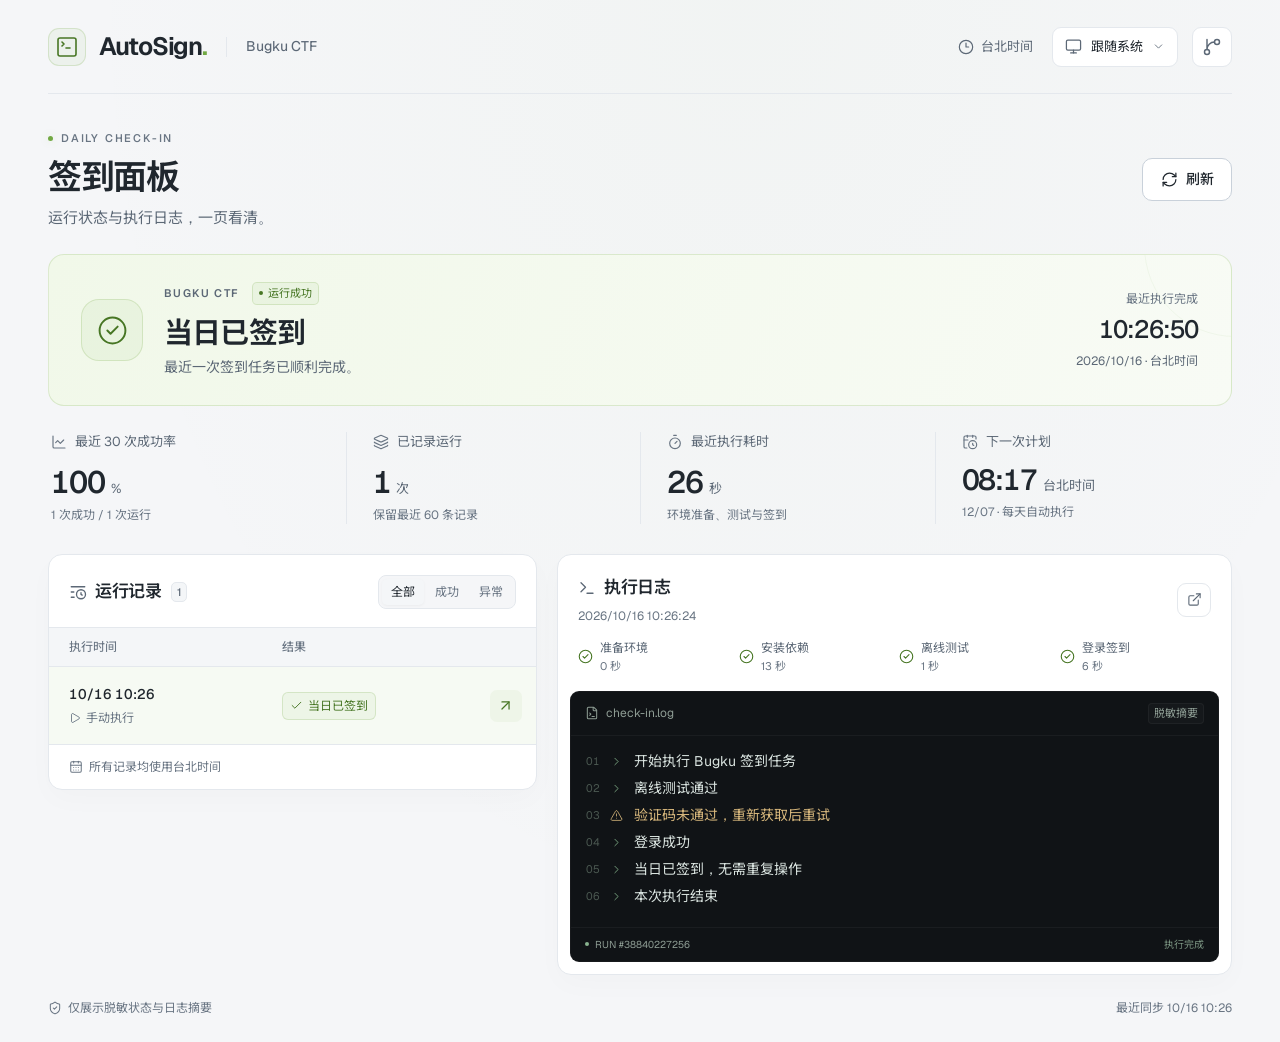
==== commit 4266daf7: "Add custom theme menu and refresh toast feedback" ====
--- a/public/index.html
+++ b/public/index.html
@@ -10,8 +10,8 @@
   <link rel="icon" href="favicon.svg" type="image/svg+xml">
   <title>AutoSign · 签到面板</title>
   <link rel="preload" href="fonts/geist.woff2" as="font" type="font/woff2" crossorigin>
-  <link rel="stylesheet" href="styles.css?v=3">
-  <script src="app.js?v=3" defer></script>
+  <link rel="stylesheet" href="styles.css?v=4">
+  <script src="app.js?v=4" defer></script>
 </head>
 <body>
   <a class="skip-link" href="#main">跳到签到面板</a>
@@ -19,12 +19,20 @@
     <a class="brand" href="./" aria-label="AutoSign 首页"><span class="brand-mark"><svg class="icon" aria-hidden="true" viewBox="0 0 24 24"><use href="icons.svg#square-terminal"></use></svg></span><span>AutoSign<span class="brand-period">.</span></span><span class="brand-divider"></span><span class="brand-caption">Bugku CTF</span></a>
     <div class="header-actions">
       <span class="timezone"><svg class="icon" aria-hidden="true" viewBox="0 0 24 24"><use href="icons.svg#clock-3"></use></svg>台北时间</span>
-      <label class="theme-picker" title="选择显示主题"><span id="theme-icon"><svg class="icon" aria-hidden="true" viewBox="0 0 24 24"><use href="icons.svg#monitor"></use></svg></span><select id="theme" aria-label="显示主题"><option value="system">跟随系统</option><option value="dark">深色模式</option><option value="light">浅色模式</option></select><svg class="icon" aria-hidden="true" viewBox="0 0 24 24"><use href="icons.svg#chevron-down"></use></svg></label>
+      <div class="theme-picker">
+        <button id="theme" class="theme-trigger" type="button" aria-label="显示主题" aria-haspopup="menu" aria-expanded="false" aria-controls="theme-menu"><span id="theme-icon"><svg class="icon" aria-hidden="true" viewBox="0 0 24 24"><use href="icons.svg#monitor"></use></svg></span><span id="theme-label">跟随系统</span><svg class="icon theme-chevron" aria-hidden="true" viewBox="0 0 24 24"><use href="icons.svg#chevron-down"></use></svg></button>
+        <div id="theme-menu" class="theme-menu" role="menu" aria-label="显示主题" hidden>
+          <p class="menu-heading" role="presentation">显示主题</p>
+          <button type="button" role="menuitemradio" aria-checked="true" tabindex="-1" data-theme-mode="system"><svg class="icon" aria-hidden="true" viewBox="0 0 24 24"><use href="icons.svg#monitor"></use></svg><span class="theme-option-copy"><strong>跟随系统</strong><small>自动适应设备外观</small></span><svg class="icon theme-check" aria-hidden="true" viewBox="0 0 24 24"><use href="icons.svg#check"></use></svg></button>
+          <button type="button" role="menuitemradio" aria-checked="false" tabindex="-1" data-theme-mode="dark"><svg class="icon" aria-hidden="true" viewBox="0 0 24 24"><use href="icons.svg#moon"></use></svg><span class="theme-option-copy"><strong>深色模式</strong><small>柔和暗色，专注内容</small></span><svg class="icon theme-check" aria-hidden="true" viewBox="0 0 24 24"><use href="icons.svg#check"></use></svg></button>
+          <button type="button" role="menuitemradio" aria-checked="false" tabindex="-1" data-theme-mode="light"><svg class="icon" aria-hidden="true" viewBox="0 0 24 24"><use href="icons.svg#sun"></use></svg><span class="theme-option-copy"><strong>浅色模式</strong><small>清爽明亮，清晰易读</small></span><svg class="icon theme-check" aria-hidden="true" viewBox="0 0 24 24"><use href="icons.svg#check"></use></svg></button>
+        </div>
+      </div>
       <a class="icon-button repo-link" data-actions href="#records" target="_blank" rel="noopener noreferrer" aria-label="打开 GitHub Actions"><svg class="icon" aria-hidden="true" viewBox="0 0 24 24"><use href="icons.svg#git-branch"></use></svg></a>
     </div>
   </header>
   <main class="shell" id="main">
-    <div class="page-heading"><div><p class="eyebrow"><span class="live-dot"></span> DAILY CHECK-IN</p><h1>签到面板</h1><p class="page-description">运行状态与执行日志，一页看清。</p></div><button id="refresh" class="button" type="button"><span id="refresh-icon"><svg class="icon" aria-hidden="true" viewBox="0 0 24 24"><use href="icons.svg#refresh-cw"></use></svg></span><span>刷新</span></button></div>
+    <div class="page-heading"><div><p class="eyebrow"><span class="live-dot"></span> DAILY CHECK-IN</p><h1>签到面板</h1><p class="page-description">运行状态与执行日志，一页看清。</p></div><button id="refresh" class="button" type="button" aria-busy="false"><span id="refresh-icon"><svg class="icon" aria-hidden="true" viewBox="0 0 24 24"><use href="icons.svg#refresh-cw"></use></svg></span><span id="refresh-label">刷新</span></button></div>
     <div id="notice" class="notice" role="status" hidden><svg class="icon" aria-hidden="true" viewBox="0 0 24 24"><use href="icons.svg#triangle-alert"></use></svg><span id="notice-text"></span></div>
     <section class="status-panel" data-state="waiting" aria-label="最近一次签到">
       <div class="status-main"><div id="hero-icon" class="status-icon"><svg class="icon" aria-hidden="true" viewBox="0 0 24 24"><use href="icons.svg#loader-circle"></use></svg></div><div><div class="status-heading"><span class="service-label">BUGKU CTF</span><span id="hero-status" class="status-badge">加载中</span></div><h2 id="hero-title" aria-live="polite">正在读取签到状态</h2><p id="hero-description">正在获取最近一次运行记录。</p></div></div>
@@ -43,12 +51,18 @@
         <div class="records-footer"><svg class="icon" aria-hidden="true" viewBox="0 0 24 24"><use href="icons.svg#calendar-days"></use></svg>所有记录均使用台北时间</div>
       </section>
       <section class="card log-card" id="details" aria-label="执行日志">
-        <div class="card-heading log-heading"><div><h2><svg class="icon" aria-hidden="true" viewBox="0 0 24 24"><use href="icons.svg#terminal"></use></svg>执行日志</h2><p id="detail-time">选择一条运行记录查看详情</p></div><a id="detail-link" class="icon-button" href="#records" target="_blank" rel="noopener noreferrer" aria-label="在 GitHub 查看完整原始日志" title="在 GitHub 查看完整日志"><svg class="icon" aria-hidden="true" viewBox="0 0 24 24"><use href="icons.svg#external-link"></use></svg></a></div>
+        <div class="card-heading log-heading"><div><h2><svg class="icon" aria-hidden="true" viewBox="0 0 24 24"><use href="icons.svg#terminal"></use></svg>执行日志</h2><p id="detail-time">选择一条运行记录查看详情</p></div><a id="detail-link" class="icon-button" href="#records" target="_blank" rel="noopener noreferrer" aria-label="在 GitHub 查看完整原始日志"><svg class="icon" aria-hidden="true" viewBox="0 0 24 24"><use href="icons.svg#external-link"></use></svg></a></div>
         <div id="steps" class="steps" aria-label="执行步骤"></div>
         <div class="terminal"><div class="terminal-heading"><span><svg class="icon" aria-hidden="true" viewBox="0 0 24 24"><use href="icons.svg#file-terminal"></use></svg><span>check-in.log</span></span><span class="terminal-tag">脱敏摘要</span></div><div id="log-lines" class="log-lines"><p class="log-empty">等待运行数据…</p></div><div class="terminal-footer"><span class="terminal-dot"></span><span id="detail-id">尚未选择运行记录</span><span class="terminal-complete" id="log-result">—</span></div></div>
       </section>
     </div>
     <footer class="footer"><span><svg class="icon" aria-hidden="true" viewBox="0 0 24 24"><use href="icons.svg#shield-check"></use></svg>仅展示脱敏状态与日志摘要</span><span id="updated-at">等待同步</span></footer>
   </main>
+  <div class="toast-region" aria-live="polite" aria-atomic="true" aria-relevant="additions text">
+    <div id="toast" class="toast" data-state="success" hidden>
+      <span id="toast-icon" class="toast-icon"></span><div class="toast-copy"><strong id="toast-title"></strong><p id="toast-description"></p><button id="toast-retry" class="toast-retry" type="button" hidden>重新刷新<svg class="icon" aria-hidden="true" viewBox="0 0 24 24"><use href="icons.svg#arrow-up-right"></use></svg></button></div>
+      <button id="toast-close" class="toast-close" type="button" aria-label="关闭提示"><svg class="icon" aria-hidden="true" viewBox="0 0 24 24"><use href="icons.svg#circle-x"></use></svg></button>
+    </div>
+  </div>
 </body>
 </html>
--- a/public/styles.css
+++ b/public/styles.css
@@ -1,11 +1,14 @@
 @font-face{font-family:Geist;font-style:normal;font-weight:400 700;font-display:swap;src:url("fonts/geist.woff2") format("woff2")}
-@font-face{font-family:"Noto Sans SC";font-style:normal;font-weight:400 700;font-display:swap;src:url("fonts/noto-sans-sc.woff2") format("woff2")}
+@font-face{font-family:"Noto Sans SC";font-style:normal;font-weight:400 700;font-display:swap;src:url("fonts/noto-sans-sc.woff2?v=4") format("woff2")}
 :root{color-scheme:dark;--bg:#101215;--surface:#181b20;--surface-raised:#1e2228;--surface-hover:#252a31;--text:#f0f2f5;--muted:#a2aab6;--subtle:#8993a1;--line:#2b3038;--line-strong:#3b434f;--accent:#b8ed80;--accent-text:#c4f49b;--accent-soft:#b8ed8012;--accent-line:#b8ed802b;--hero-start:#1a251c;--hero-end:#171d1b;--warning:#f2cc80;--error:#ffac9c;--error-soft:#ffac9c13;--shadow:0 12px 40px #00000014;--ambient:#b8ed8005;--terminal:#101316;--terminal-text:#dae4e0;--terminal-muted:#8e9d94;--font:Geist,"Noto Sans SC","PingFang SC","Segoe UI Variable Text","Microsoft YaHei UI",sans-serif}
 @media(prefers-color-scheme:light){:root:not([data-theme="dark"]){color-scheme:light;--bg:#f5f6f8;--surface:#fff;--surface-raised:#f4f6f8;--surface-hover:#edf0f3;--text:#20272e;--muted:#5c6876;--subtle:#697583;--line:#e4e8ed;--line-strong:#c9d1da;--accent:#72a944;--accent-text:#477624;--accent-soft:#72a94410;--accent-line:#72a94435;--hero-start:#f1f8e9;--hero-end:#f8fbf5;--warning:#966d20;--error:#b7503d;--error-soft:#b7503d10;--shadow:0 10px 28px #26334705;--ambient:#72a94407}}
 :root[data-theme="light"]{color-scheme:light;--bg:#f5f6f8;--surface:#fff;--surface-raised:#f4f6f8;--surface-hover:#edf0f3;--text:#20272e;--muted:#5c6876;--subtle:#697583;--line:#e4e8ed;--line-strong:#c9d1da;--accent:#72a944;--accent-text:#477624;--accent-soft:#72a94410;--accent-line:#72a94435;--hero-start:#f1f8e9;--hero-end:#f8fbf5;--warning:#966d20;--error:#b7503d;--error-soft:#b7503d10;--shadow:0 10px 28px #26334705;--ambient:#72a94407}
-*{box-sizing:border-box}html{scroll-behavior:smooth}body{margin:0;background:radial-gradient(ellipse at 58% 0,var(--ambient),transparent 65%),var(--bg);color:var(--text);font-family:var(--font);font-size:16px;line-height:1.5;-webkit-font-smoothing:antialiased;font-synthesis:none}a{color:inherit;text-decoration:none}button,select{font:inherit}button,select,a{-webkit-tap-highlight-color:transparent}button{cursor:pointer}button:focus-visible,a:focus-visible,select:focus-visible{outline:3px solid var(--accent);outline-offset:4px}button:disabled{cursor:wait;opacity:.55}.icon{display:inline-block;width:20px;height:20px;fill:none;stroke:currentColor;stroke-width:1.75;stroke-linecap:round;stroke-linejoin:round;flex-shrink:0;vertical-align:middle}.shell{width:min(1184px,calc(100% - 80px));margin-inline:auto}.header{height:94px;display:flex;align-items:center;justify-content:space-between;border-bottom:1px solid var(--line)}.brand{display:flex;align-items:center;gap:13px;font-size:25px;font-weight:650;letter-spacing:-1.1px}.brand-mark{display:grid;place-items:center;width:38px;height:38px;border:1px solid var(--accent-line);border-radius:11px;background:var(--accent-soft);color:var(--accent-text)}.brand-mark .icon{width:24px;height:24px;stroke-width:1.6}.brand-period{color:var(--accent)}.brand-divider{width:1px;height:20px;background:var(--line);margin-inline:6px}.brand-caption{font-size:14px;color:var(--muted);font-weight:450;letter-spacing:0}.header-actions{display:flex;align-items:center;gap:14px}.timezone{display:flex;align-items:center;gap:7px;color:var(--muted);font-size:13px;margin-right:5px}.timezone .icon{width:16px;height:16px}.theme-picker{position:relative;display:flex;align-items:center;gap:8px;padding:0 12px;background:var(--surface);border:1px solid var(--line);border-radius:9px;height:40px;color:var(--muted)}.theme-picker>.icon{width:13px;height:13px;pointer-events:none}.theme-picker>span{display:flex;pointer-events:none}.theme-picker>span .icon{width:17px;height:17px}.theme-picker select{appearance:none;cursor:pointer;border:0;background:transparent;color:var(--text);font-size:13px;padding:9px 0;width:67px;outline-offset:10px}.theme-picker option{background:var(--surface);color:var(--text)}.icon-button{display:inline-flex;align-items:center;justify-content:center;min-width:40px;min-height:40px;border:1px solid var(--line);border-radius:9px;background:var(--surface);color:var(--muted);transition:background .15s,color .15s,border-color .15s}.icon-button:hover{color:var(--text);background:var(--surface-hover);border-color:var(--line-strong)}main{padding-top:36px}.page-heading{display:flex;justify-content:space-between;align-items:center;margin-bottom:25px}.eyebrow{display:flex;align-items:center;gap:8px;margin:0 0 8px;color:var(--subtle);font-size:11px;font-weight:550;letter-spacing:1.8px}.live-dot{width:5px;height:5px;border-radius:50%;background:var(--accent);box-shadow:0 0 9px var(--accent-line)}h1{font-size:34px;line-height:1.3;letter-spacing:-1.3px;font-weight:650;margin:0 0 8px}.page-description{margin:0;color:var(--muted);font-size:15px}.button{display:inline-flex;align-items:center;gap:8px;padding:10px 16px;border:1px solid var(--line-strong);border-radius:10px;background:var(--surface);color:var(--text);font-size:14px;font-weight:500;transition:background .15s}.button:hover{background:var(--surface-hover)}.button .icon{width:17px;height:17px}#refresh-icon{display:flex}.status-panel{position:relative;display:flex;align-items:center;justify-content:space-between;gap:24px;background:linear-gradient(110deg,var(--hero-start),var(--hero-end));border:1px solid var(--accent-line);border-radius:16px;padding:27px 32px;overflow:hidden}.status-panel:after{position:absolute;content:"";width:180px;height:180px;border:1px solid var(--accent-line);border-radius:50%;right:-95px;top:-100px;opacity:.3;pointer-events:none}.status-main{display:flex;align-items:center;gap:21px}.status-icon{position:relative;display:grid;place-items:center;width:62px;height:62px;border-radius:18px;border:1px solid var(--accent-line);background:var(--accent-soft);color:var(--accent-text);flex-shrink:0}.status-icon .icon{width:31px;height:31px;stroke-width:1.5}.status-heading{display:flex;align-items:center;gap:12px;margin-bottom:8px}.service-label{font-size:11px;font-weight:600;letter-spacing:1.4px;color:var(--muted)}.status-badge{display:inline-flex;align-items:center;gap:5px;font-size:11px;color:var(--accent-text);background:var(--accent-soft);border:1px solid var(--accent-line);border-radius:5px;padding:2px 6px}.status-badge:before{content:"";width:4px;height:4px;border-radius:50%;background:currentColor}.status-panel h2{margin:0 0 4px;font-size:29px;letter-spacing:-.8px;line-height:1.4;font-weight:650}.status-panel p{font-size:14px;color:var(--muted);margin:0}.status-meta{text-align:right;flex-shrink:0;padding-right:1px}.status-meta .meta-label{font-size:12px;color:var(--subtle);margin-bottom:3px}.status-meta strong{font-size:25px;font-weight:500;letter-spacing:-.9px;font-variant-numeric:tabular-nums}.status-meta>span{display:block;font-size:12px;color:var(--muted);margin-top:4px}.status-panel[data-state="failure"]{border-color:#c97b602f;background:linear-gradient(110deg,var(--error-soft),var(--surface))}.status-panel[data-state="failure"] .status-icon,.status-panel[data-state="failure"] .status-badge{color:var(--error);border-color:#c97b603f;background:var(--error-soft)}.status-panel[data-state="waiting"] .status-icon{color:var(--muted)}.metrics{display:grid;grid-template-columns:repeat(4,minmax(0,1fr));gap:0;margin:26px 0 30px;padding:0 3px}.metrics article{padding:0 26px;border-left:1px solid var(--line)}.metrics article:first-child{padding-left:0;border:0}.metrics article:last-child{padding-right:0}.metric-label{display:flex;align-items:center;gap:8px;color:var(--muted);font-size:13px}.metric-label .icon{width:16px;height:16px;color:var(--subtle)}.metrics strong{display:block;margin:10px 0 4px;font-size:31px;line-height:1.3;font-weight:550;letter-spacing:-1.1px;font-variant-numeric:tabular-nums}.metrics strong small{font-size:13px;color:var(--muted);font-weight:400;letter-spacing:0;margin-left:6px}.metrics .schedule-time{font-size:29px}.metrics p{margin:0;font-size:12px;color:var(--subtle)}.activity-layout{display:grid;grid-template-columns:minmax(360px,.84fr) minmax(0,1.16fr);gap:20px;align-items:start}.card{background:var(--surface);border:1px solid var(--line);border-radius:14px;box-shadow:var(--shadow);overflow:hidden}.card-heading{display:flex;align-items:center;justify-content:space-between;gap:10px;padding:20px 20px 18px}.card-heading h2{display:flex;align-items:center;gap:8px;margin:0;font-size:17px;font-weight:600;letter-spacing:-.3px}.card-heading h2>.icon{width:18px;height:18px;color:var(--muted)}.count-badge{font-size:11px;background:var(--surface-raised);color:var(--muted);font-weight:500;border:1px solid var(--line);border-radius:5px;padding:1px 5px;margin-left:1px}.filters{display:flex;gap:2px;padding:3px;background:var(--bg);border:1px solid var(--line);border-radius:8px}.filters button{border:0;border-radius:5px;padding:4px 9px;background:transparent;color:var(--subtle);font-size:12px;line-height:1.5;transition:color .15s,background .15s}.filters button.selected{background:var(--surface-raised);color:var(--text);box-shadow:0 1px 3px #0000000b}.table-wrap{overflow:auto;max-height:390px}table{border-collapse:collapse;width:100%;text-align:left;font-size:14px}th{padding:10px 20px;background:var(--surface-raised);font-size:12px;color:var(--subtle);font-weight:450;border-block:1px solid var(--line)}th:last-child{width:48px}td{padding:17px 20px;border-bottom:1px solid var(--line);white-space:nowrap}td:last-child{padding:12px 14px 12px 0;text-align:right}tbody tr:last-child td{border-bottom:0}td:first-child{font-weight:500;color:var(--text);font-variant-numeric:tabular-nums}td small{display:flex;align-items:center;gap:5px;font-size:12px;color:var(--subtle);font-weight:400;margin-top:4px}td small .icon{width:12px;height:12px}.result-badge{display:inline-flex;align-items:center;gap:5px;font-size:12px;color:var(--accent-text);padding:4px 7px;border:1px solid var(--accent-line);background:var(--accent-soft);border-radius:6px}.result-badge .icon{width:13px;height:13px}.result-badge.bad{color:var(--error);border-color:#c97b6040;background:var(--error-soft)}.row-button{min-width:32px;min-height:32px;display:inline-flex;justify-content:center;align-items:center;background:transparent;border:0;border-radius:7px;color:var(--subtle)}.row-button:hover,.record-selected .row-button{color:var(--accent-text);background:var(--accent-soft)}.row-button .icon{width:17px;height:17px}.record-selected{background:var(--accent-soft)}.records-footer{display:flex;align-items:center;gap:6px;padding:13px 20px;font-size:12px;color:var(--subtle);border-top:1px solid var(--line)}.records-footer .icon{width:14px;height:14px}.empty{text-align:center;padding:36px 20px;font-size:14px;color:var(--subtle);white-space:normal}.log-heading{padding-bottom:14px}.log-heading p{font-size:12px;color:var(--subtle);margin:6px 0 0}.log-heading .icon-button{background:transparent;border-color:var(--line);min-width:34px;min-height:34px}.log-heading .icon-button .icon{width:15px;height:15px}.steps{display:grid;grid-template-columns:repeat(4,minmax(0,1fr));padding:0 20px 17px;gap:10px}.step{min-width:0;display:flex;align-items:center;gap:7px}.step-icon{color:var(--accent-text);display:flex;flex-shrink:0}.step-icon .icon{width:15px;height:15px}.step-icon.bad{color:var(--error)}.step-copy{min-width:0}.step-copy span{font-size:12px;color:var(--muted);display:block;white-space:nowrap}.step-copy small{display:block;font-size:11px;color:var(--subtle);margin-top:1px}.terminal{background:var(--terminal);margin:0 12px 12px;border:1px solid #ffffff08;border-radius:9px;overflow:hidden;color:var(--terminal-text)}.terminal-heading{display:flex;align-items:center;justify-content:space-between;padding:11px 14px;border-bottom:1px solid #ffffff0b;font-size:12px;color:var(--terminal-muted)}.terminal-heading>span:first-child{display:flex;align-items:center;gap:7px;font-family:Geist,Consolas,monospace}.terminal-heading .icon{width:14px;height:14px}.terminal-tag{font-size:11px;background:#ffffff06;border:1px solid #ffffff0b;border-radius:4px;padding:1px 5px}.log-lines{padding:13px 14px 16px;min-height:176px;font-size:14px;font-weight:400;line-height:1.8}.log-line{display:flex;align-items:flex-start;gap:10px;min-height:27px}.line-number{min-width:15px;color:#4a5750;font-size:11px;text-align:right;line-height:25px;user-select:none;font-variant-numeric:tabular-nums}.log-level{width:14px;display:flex;padding-top:6px;flex-shrink:0;color:#85b58d}.log-level .icon{width:13px;height:13px;stroke-width:1.5}.log-line.warning .log-level,.log-line.warning .log-message{color:#d7b77c}.log-line.error .log-level,.log-line.error .log-message{color:#e5a08e}.log-message{word-break:break-word}.terminal-footer{display:flex;align-items:center;gap:6px;padding:9px 14px;border-top:1px solid #ffffff0b;font-size:10px;color:var(--terminal-muted);font-variant-numeric:tabular-nums}.terminal-dot{width:4px;height:4px;border-radius:50%;background:#88b38e}.terminal-complete{margin-left:auto;color:#7c9683}.log-empty{color:var(--terminal-muted);margin:8px 0;font-size:14px}.footer{display:flex;align-items:center;justify-content:space-between;gap:12px;color:var(--subtle);font-size:12px;padding:24px 0 25px}.footer>span:first-child{display:flex;align-items:center;gap:6px}.footer .icon{width:14px;height:14px}.notice{display:flex;align-items:center;gap:8px;color:var(--warning);background:var(--surface);border:1px solid var(--line-strong);padding:13px 17px;border-radius:10px;margin-bottom:18px;font-size:14px}.notice .icon{width:17px;height:17px}.spin .icon{animation:spin 1s linear infinite}@keyframes spin{to{transform:rotate(360deg)}}.skip-link{position:absolute;top:-80px;left:20px;background:var(--accent);color:#15200f;padding:12px;z-index:100;border-radius:8px}.skip-link:focus{top:10px}.sr-only{position:absolute;width:1px;height:1px;padding:0;overflow:hidden;clip:rect(0,0,0,0);white-space:nowrap;border:0}[hidden]{display:none!important}
+*{box-sizing:border-box}html{scroll-behavior:smooth;scrollbar-width:thin;scrollbar-color:var(--line-strong) var(--bg)}body{margin:0;background:radial-gradient(ellipse at 58% 0,var(--ambient),transparent 65%),var(--bg);color:var(--text);font-family:var(--font);font-size:16px;line-height:1.5;-webkit-font-smoothing:antialiased;font-synthesis:none}a{color:inherit;text-decoration:none}button{font:inherit;appearance:none}button,a{-webkit-tap-highlight-color:transparent}button{cursor:pointer}button:focus-visible,a:focus-visible{outline:3px solid var(--accent);outline-offset:4px}button:disabled{cursor:wait;opacity:.55}.icon{display:inline-block;width:20px;height:20px;fill:none;stroke:currentColor;stroke-width:1.75;stroke-linecap:round;stroke-linejoin:round;flex-shrink:0;vertical-align:middle}.shell{width:min(1184px,calc(100% - 80px));margin-inline:auto}.header{height:94px;display:flex;align-items:center;justify-content:space-between;border-bottom:1px solid var(--line)}.brand{display:flex;align-items:center;gap:13px;font-size:25px;font-weight:650;letter-spacing:-1.1px}.brand-mark{display:grid;place-items:center;width:38px;height:38px;border:1px solid var(--accent-line);border-radius:11px;background:var(--accent-soft);color:var(--accent-text)}.brand-mark .icon{width:24px;height:24px;stroke-width:1.6}.brand-period{color:var(--accent)}.brand-divider{width:1px;height:20px;background:var(--line);margin-inline:6px}.brand-caption{font-size:14px;color:var(--muted);font-weight:450;letter-spacing:0}.header-actions{display:flex;align-items:center;gap:14px}.timezone{display:flex;align-items:center;gap:7px;color:var(--muted);font-size:13px;margin-right:5px}.timezone .icon{width:16px;height:16px}.theme-picker{position:relative;z-index:30}.theme-trigger{display:flex;align-items:center;justify-content:center;gap:9px;height:40px;padding:0 12px;background:var(--surface);border:1px solid var(--line);border-radius:9px;color:var(--text);font-size:13px;transition:background .15s,border-color .15s}.theme-trigger:hover,.theme-trigger[aria-expanded="true"]{background:var(--surface-hover);border-color:var(--line-strong)}#theme-icon{display:flex;color:var(--muted)}#theme-icon .icon{width:17px;height:17px}.theme-chevron{width:13px;height:13px;color:var(--subtle);transition:transform .18s}.theme-trigger[aria-expanded="true"] .theme-chevron{transform:rotate(180deg)}.theme-menu{position:absolute;right:0;top:calc(100% + 10px);width:248px;padding:7px;background:var(--surface);border:1px solid var(--line-strong);border-radius:13px;box-shadow:0 16px 45px #00000030,0 3px 10px #00000012;animation:menu-in .16s ease-out;transform-origin:top right}.menu-heading{margin:3px 9px 7px;padding-bottom:8px;border-bottom:1px solid var(--line);color:var(--subtle);font-size:12px;font-weight:500}.theme-menu button{display:flex;align-items:center;gap:11px;width:100%;min-height:63px;padding:10px;border:0;border-radius:8px;background:transparent;text-align:left;color:var(--muted);transition:background .12s,color .12s}.theme-menu button:hover,.theme-menu button:focus-visible{background:var(--surface-hover);color:var(--text)}.theme-menu button:focus-visible{outline-offset:-2px;outline-width:2px}.theme-menu button[aria-checked="true"]{background:var(--accent-soft);color:var(--accent-text)}.theme-menu button>.icon{width:19px;height:19px}.theme-option-copy{display:flex;flex:1;flex-direction:column;gap:3px}.theme-option-copy strong{font-size:14px;font-weight:500}.theme-option-copy small{font-size:12px;color:var(--subtle)}.theme-menu .theme-check{width:16px;height:16px;opacity:0}.theme-menu button[aria-checked="true"] .theme-check{opacity:1}@keyframes menu-in{from{opacity:0;transform:translateY(-5px) scale(.98)}to{opacity:1;transform:none}}.icon-button{display:inline-flex;align-items:center;justify-content:center;min-width:40px;min-height:40px;border:1px solid var(--line);border-radius:9px;background:var(--surface);color:var(--muted);transition:background .15s,color .15s,border-color .15s}.icon-button:hover{color:var(--text);background:var(--surface-hover);border-color:var(--line-strong)}main{padding-top:36px}.page-heading{display:flex;justify-content:space-between;align-items:center;margin-bottom:25px}.eyebrow{display:flex;align-items:center;gap:8px;margin:0 0 8px;color:var(--subtle);font-size:11px;font-weight:550;letter-spacing:1.8px}.live-dot{width:5px;height:5px;border-radius:50%;background:var(--accent);box-shadow:0 0 9px var(--accent-line)}h1{font-size:34px;line-height:1.3;letter-spacing:-1.3px;font-weight:650;margin:0 0 8px}.page-description{margin:0;color:var(--muted);font-size:15px}.button{display:inline-flex;align-items:center;gap:8px;padding:10px 16px;border:1px solid var(--line-strong);border-radius:10px;background:var(--surface);color:var(--text);font-size:14px;font-weight:500;transition:background .15s}.button:hover{background:var(--surface-hover)}.button .icon{width:17px;height:17px}#refresh-icon{display:flex}.status-panel{position:relative;display:flex;align-items:center;justify-content:space-between;gap:24px;background:linear-gradient(110deg,var(--hero-start),var(--hero-end));border:1px solid var(--accent-line);border-radius:16px;padding:27px 32px;overflow:hidden}.status-panel:after{position:absolute;content:"";width:180px;height:180px;border:1px solid var(--accent-line);border-radius:50%;right:-95px;top:-100px;opacity:.3;pointer-events:none}.status-main{display:flex;align-items:center;gap:21px}.status-icon{position:relative;display:grid;place-items:center;width:62px;height:62px;border-radius:18px;border:1px solid var(--accent-line);background:var(--accent-soft);color:var(--accent-text);flex-shrink:0}.status-icon .icon{width:31px;height:31px;stroke-width:1.5}.status-heading{display:flex;align-items:center;gap:12px;margin-bottom:8px}.service-label{font-size:11px;font-weight:600;letter-spacing:1.4px;color:var(--muted)}.status-badge{display:inline-flex;align-items:center;gap:5px;font-size:11px;color:var(--accent-text);background:var(--accent-soft);border:1px solid var(--accent-line);border-radius:5px;padding:2px 6px}.status-badge:before{content:"";width:4px;height:4px;border-radius:50%;background:currentColor}.status-panel h2{margin:0 0 4px;font-size:29px;letter-spacing:-.8px;line-height:1.4;font-weight:650}.status-panel p{font-size:14px;color:var(--muted);margin:0}.status-meta{text-align:right;flex-shrink:0;padding-right:1px}.status-meta .meta-label{font-size:12px;color:var(--subtle);margin-bottom:3px}.status-meta strong{font-size:25px;font-weight:500;letter-spacing:-.9px;font-variant-numeric:tabular-nums}.status-meta>span{display:block;font-size:12px;color:var(--muted);margin-top:4px}.status-panel[data-state="failure"]{border-color:#c97b602f;background:linear-gradient(110deg,var(--error-soft),var(--surface))}.status-panel[data-state="failure"] .status-icon,.status-panel[data-state="failure"] .status-badge{color:var(--error);border-color:#c97b603f;background:var(--error-soft)}.status-panel[data-state="waiting"] .status-icon{color:var(--muted)}.metrics{display:grid;grid-template-columns:repeat(4,minmax(0,1fr));gap:0;margin:26px 0 30px;padding:0 3px}.metrics article{padding:0 26px;border-left:1px solid var(--line)}.metrics article:first-child{padding-left:0;border:0}.metrics article:last-child{padding-right:0}.metric-label{display:flex;align-items:center;gap:8px;color:var(--muted);font-size:13px}.metric-label .icon{width:16px;height:16px;color:var(--subtle)}.metrics strong{display:block;margin:10px 0 4px;font-size:31px;line-height:1.3;font-weight:550;letter-spacing:-1.1px;font-variant-numeric:tabular-nums}.metrics strong small{font-size:13px;color:var(--muted);font-weight:400;letter-spacing:0;margin-left:6px}.metrics .schedule-time{font-size:29px}.metrics p{margin:0;font-size:12px;color:var(--subtle)}.activity-layout{display:grid;grid-template-columns:minmax(360px,.84fr) minmax(0,1.16fr);gap:20px;align-items:start}.card{background:var(--surface);border:1px solid var(--line);border-radius:14px;box-shadow:var(--shadow);overflow:hidden}.card-heading{display:flex;align-items:center;justify-content:space-between;gap:10px;padding:20px 20px 18px}.card-heading h2{display:flex;align-items:center;gap:8px;margin:0;font-size:17px;font-weight:600;letter-spacing:-.3px}.card-heading h2>.icon{width:18px;height:18px;color:var(--muted)}.count-badge{font-size:11px;background:var(--surface-raised);color:var(--muted);font-weight:500;border:1px solid var(--line);border-radius:5px;padding:1px 5px;margin-left:1px}.filters{display:flex;gap:2px;padding:3px;background:var(--bg);border:1px solid var(--line);border-radius:8px}.filters button{border:0;border-radius:5px;padding:4px 9px;background:transparent;color:var(--subtle);font-size:12px;line-height:1.5;transition:color .15s,background .15s}.filters button.selected{background:var(--surface-raised);color:var(--text);box-shadow:0 1px 3px #0000000b}.table-wrap{scrollbar-width:thin;scrollbar-color:var(--line-strong) var(--surface);overflow:auto;max-height:390px}table{border-collapse:collapse;width:100%;text-align:left;font-size:14px}th{padding:10px 20px;background:var(--surface-raised);font-size:12px;color:var(--subtle);font-weight:450;border-block:1px solid var(--line)}th:last-child{width:48px}td{padding:17px 20px;border-bottom:1px solid var(--line);white-space:nowrap}td:last-child{padding:12px 14px 12px 0;text-align:right}tbody tr:last-child td{border-bottom:0}td:first-child{font-weight:500;color:var(--text);font-variant-numeric:tabular-nums}td small{display:flex;align-items:center;gap:5px;font-size:12px;color:var(--subtle);font-weight:400;margin-top:4px}td small .icon{width:12px;height:12px}.result-badge{display:inline-flex;align-items:center;gap:5px;font-size:12px;color:var(--accent-text);padding:4px 7px;border:1px solid var(--accent-line);background:var(--accent-soft);border-radius:6px}.result-badge .icon{width:13px;height:13px}.result-badge.bad{color:var(--error);border-color:#c97b6040;background:var(--error-soft)}.row-button{min-width:32px;min-height:32px;display:inline-flex;justify-content:center;align-items:center;background:transparent;border:0;border-radius:7px;color:var(--subtle)}.row-button:hover,.record-selected .row-button{color:var(--accent-text);background:var(--accent-soft)}.row-button .icon{width:17px;height:17px}.record-selected{background:var(--accent-soft)}.records-footer{display:flex;align-items:center;gap:6px;padding:13px 20px;font-size:12px;color:var(--subtle);border-top:1px solid var(--line)}.records-footer .icon{width:14px;height:14px}.empty{text-align:center;padding:36px 20px;font-size:14px;color:var(--subtle);white-space:normal}.log-heading{padding-bottom:14px}.log-heading p{font-size:12px;color:var(--subtle);margin:6px 0 0}.log-heading .icon-button{background:transparent;border-color:var(--line);min-width:34px;min-height:34px}.log-heading .icon-button .icon{width:15px;height:15px}.steps{display:grid;grid-template-columns:repeat(4,minmax(0,1fr));padding:0 20px 17px;gap:10px}.step{min-width:0;display:flex;align-items:center;gap:7px}.step-icon{color:var(--accent-text);display:flex;flex-shrink:0}.step-icon .icon{width:15px;height:15px}.step-icon.bad{color:var(--error)}.step-copy{min-width:0}.step-copy span{font-size:12px;color:var(--muted);display:block;white-space:nowrap}.step-copy small{display:block;font-size:11px;color:var(--subtle);margin-top:1px}.terminal{background:var(--terminal);margin:0 12px 12px;border:1px solid #ffffff08;border-radius:9px;overflow:hidden;color:var(--terminal-text)}.terminal-heading{display:flex;align-items:center;justify-content:space-between;padding:11px 14px;border-bottom:1px solid #ffffff0b;font-size:12px;color:var(--terminal-muted)}.terminal-heading>span:first-child{display:flex;align-items:center;gap:7px;font-family:Geist,Consolas,monospace}.terminal-heading .icon{width:14px;height:14px}.terminal-tag{font-size:11px;background:#ffffff06;border:1px solid #ffffff0b;border-radius:4px;padding:1px 5px}.log-lines{padding:13px 14px 16px;min-height:176px;font-size:14px;font-weight:400;line-height:1.8}.log-line{display:flex;align-items:flex-start;gap:10px;min-height:27px}.line-number{min-width:15px;color:#4a5750;font-size:11px;text-align:right;line-height:25px;user-select:none;font-variant-numeric:tabular-nums}.log-level{width:14px;display:flex;padding-top:6px;flex-shrink:0;color:#85b58d}.log-level .icon{width:13px;height:13px;stroke-width:1.5}.log-line.warning .log-level,.log-line.warning .log-message{color:#d7b77c}.log-line.error .log-level,.log-line.error .log-message{color:#e5a08e}.log-message{word-break:break-word}.terminal-footer{display:flex;align-items:center;gap:6px;padding:9px 14px;border-top:1px solid #ffffff0b;font-size:10px;color:var(--terminal-muted);font-variant-numeric:tabular-nums}.terminal-dot{width:4px;height:4px;border-radius:50%;background:#88b38e}.terminal-complete{margin-left:auto;color:#7c9683}.log-empty{color:var(--terminal-muted);margin:8px 0;font-size:14px}.footer{display:flex;align-items:center;justify-content:space-between;gap:12px;color:var(--subtle);font-size:12px;padding:24px 0 25px}.footer>span:first-child{display:flex;align-items:center;gap:6px}.footer .icon{width:14px;height:14px}.notice{display:flex;align-items:center;gap:8px;color:var(--warning);background:var(--surface);border:1px solid var(--line-strong);padding:13px 17px;border-radius:10px;margin-bottom:18px;font-size:14px}.notice .icon{width:17px;height:17px}.spin .icon{animation:spin 1s linear infinite}@keyframes spin{to{transform:rotate(360deg)}}.skip-link{position:absolute;top:-80px;left:20px;background:var(--accent);color:#15200f;padding:12px;z-index:100;border-radius:8px}.skip-link:focus{top:10px}.sr-only{position:absolute;width:1px;height:1px;padding:0;overflow:hidden;clip:rect(0,0,0,0);white-space:nowrap;border:0}[hidden]{display:none!important}
 @media(min-width:1600px){main{padding-top:48px}.page-heading{margin-bottom:32px}.status-panel{padding:32px 36px}.metrics{margin-block:32px 36px}.activity-layout{gap:24px}.card-heading{padding:24px}.steps{padding-inline:24px}.log-lines{font-size:15px;line-height:1.9;min-height:194px}.log-line{min-height:29px}.footer{padding-top:30px}}
 @media(max-width:1100px){.shell{width:calc(100% - 56px)}.activity-layout{grid-template-columns:minmax(325px,.88fr) minmax(0,1.12fr);gap:16px}.card-heading{padding-inline:17px}.card-heading h2{font-size:16px;gap:6px}.filters button{padding-inline:7px}.metrics article{padding-inline:18px}.metric-label{font-size:12px;gap:6px}.metric-label .icon{width:15px;height:15px}.steps{gap:7px;padding-inline:17px}.step{gap:5px}.step-copy span{font-size:12px}.step-copy small{font-size:10px}td,th{padding-inline:17px}.result-badge{font-size:11px}.log-lines{font-size:14px}.brand-caption{font-size:13px}}
 @media(max-width:900px){.activity-layout{grid-template-columns:1fr}.records-card{order:2}.log-card{order:1}.card-heading{padding:20px 22px}.steps{padding-inline:22px;gap:20px}.step-copy span{font-size:13px}.step-copy small{font-size:12px}.log-lines{font-size:15px;padding:16px 19px;min-height:180px}.log-line{min-height:29px}.metrics article{padding-inline:16px}.timezone{display:none}.status-panel{padding:26px}.status-panel h2{font-size:27px}.log-heading p{font-size:13px}.result-badge{font-size:13px}td,th{padding-inline:22px}td:last-child{padding-right:20px}.records-footer{padding-inline:22px}}
-@media(max-width:600px){.shell{width:calc(100% - 36px)}.header{height:78px}.brand{gap:9px;font-size:23px}.brand-mark{width:34px;height:34px;border-radius:9px}.brand-mark .icon{width:21px;height:21px}.brand-divider,.brand-caption,.repo-link{display:none}.header-actions{gap:9px}.theme-picker{height:38px;padding:0 9px;gap:7px}.theme-picker select{font-size:12px;width:61px}.theme-picker>span .icon{width:16px;height:16px}.theme-picker>.icon{width:11px;height:11px}main{padding-top:28px}.page-heading{margin-bottom:23px;align-items:flex-end}h1{font-size:30px;margin-bottom:7px}.eyebrow{font-size:10px;letter-spacing:1.5px;margin-bottom:8px}.page-description{font-size:13px}.button{padding:9px 12px;font-size:13px;gap:6px;border-radius:9px}.button .icon{width:15px;height:15px}.status-panel{padding:22px 20px;flex-wrap:wrap;gap:19px;border-radius:13px}.status-main{gap:14px}.status-icon{width:50px;height:50px;border-radius:14px}.status-icon .icon{width:26px;height:26px}.status-panel h2{font-size:25px;margin-bottom:5px}.status-heading{gap:10px;margin-bottom:7px}.service-label{font-size:10px;letter-spacing:1px}.status-badge{font-size:10px}.status-panel p{font-size:12px}.status-meta{display:flex;align-items:center;gap:8px;flex-wrap:wrap;width:100%;text-align:left;border-top:1px solid var(--accent-line);padding-top:14px}.status-meta .meta-label{font-size:11px;margin:0 auto 0 0}.status-meta strong{font-size:16px;letter-spacing:-.3px}.status-meta>span{font-size:11px;margin:0;letter-spacing:-.1px}.metrics{grid-template-columns:1fr 1fr;margin:25px 0 27px;gap:24px 0;padding:0 2px}.metrics article{padding:0 18px}.metrics article:nth-child(odd){padding-left:0;border-left:0}.metrics article:nth-child(even){padding-right:0}.metric-label{font-size:12px}.metrics strong{font-size:29px;margin-top:9px}.metrics strong small{font-size:12px}.metrics .schedule-time{font-size:27px}.metrics .schedule-time small{font-size:11px}.metrics p{font-size:11px}.card{border-radius:12px}.activity-layout{gap:16px}.card-heading{padding:18px 17px 15px}.card-heading h2{font-size:16px}.log-heading p{font-size:11px;margin-top:5px}.log-heading .icon-button{min-width:32px;min-height:32px}.steps{grid-template-columns:1fr 1fr;gap:13px 18px;padding:0 17px 17px}.step{gap:7px}.step-copy span{font-size:12px}.step-copy small{font-size:11px}.terminal{margin:0 8px 8px;border-radius:7px}.terminal-heading{padding:10px 12px;font-size:11px}.terminal-tag{font-size:10px}.log-lines{font-size:14px;padding:12px 10px 15px;min-height:170px}.log-line{gap:7px;min-height:27px}.line-number{font-size:10px;min-width:13px}.terminal-footer{font-size:11px;padding-inline:11px}.filters button{font-size:11px;padding-inline:8px}table{font-size:14px}td,th{padding-inline:17px}.result-badge{font-size:11px;gap:4px;padding-inline:5px}.result-badge .icon{width:12px;height:12px}td:last-child{padding-right:12px}.records-footer{font-size:11px;padding:12px 17px}.footer{font-size:11px;gap:8px;padding-block:20px;align-items:flex-start}.footer>span:first-child{gap:4px}.footer .icon{width:12px;height:12px}.footer>span:last-child{text-align:right;max-width:145px}.notice{font-size:12px;padding:12px}}
+@media(max-width:600px){.shell{width:calc(100% - 36px)}.header{height:78px}.brand{gap:9px;font-size:23px}.brand-mark{width:34px;height:34px;border-radius:9px}.brand-mark .icon{width:21px;height:21px}.brand-divider,.brand-caption,.repo-link{display:none}.header-actions{gap:9px}.theme-trigger{height:38px;padding:0 9px;gap:7px;font-size:12px}#theme-icon .icon{width:16px;height:16px}.theme-chevron{width:11px;height:11px}.theme-menu{width:242px}main{padding-top:28px}.page-heading{margin-bottom:23px;align-items:flex-end}h1{font-size:30px;margin-bottom:7px}.eyebrow{font-size:10px;letter-spacing:1.5px;margin-bottom:8px}.page-description{font-size:13px}.button{padding:9px 12px;font-size:13px;gap:6px;border-radius:9px}.button .icon{width:15px;height:15px}.status-panel{padding:22px 20px;flex-wrap:wrap;gap:19px;border-radius:13px}.status-main{gap:14px}.status-icon{width:50px;height:50px;border-radius:14px}.status-icon .icon{width:26px;height:26px}.status-panel h2{font-size:25px;margin-bottom:5px}.status-heading{gap:10px;margin-bottom:7px}.service-label{font-size:10px;letter-spacing:1px}.status-badge{font-size:10px}.status-panel p{font-size:12px}.status-meta{display:flex;align-items:center;gap:8px;flex-wrap:wrap;width:100%;text-align:left;border-top:1px solid var(--accent-line);padding-top:14px}.status-meta .meta-label{font-size:11px;margin:0 auto 0 0}.status-meta strong{font-size:16px;letter-spacing:-.3px}.status-meta>span{font-size:11px;margin:0;letter-spacing:-.1px}.metrics{grid-template-columns:1fr 1fr;margin:25px 0 27px;gap:24px 0;padding:0 2px}.metrics article{padding:0 18px}.metrics article:nth-child(odd){padding-left:0;border-left:0}.metrics article:nth-child(even){padding-right:0}.metric-label{font-size:12px}.metrics strong{font-size:29px;margin-top:9px}.metrics strong small{font-size:12px}.metrics .schedule-time{font-size:27px}.metrics .schedule-time small{font-size:11px}.metrics p{font-size:11px}.card{border-radius:12px}.activity-layout{gap:16px}.card-heading{padding:18px 17px 15px}.card-heading h2{font-size:16px}.log-heading p{font-size:11px;margin-top:5px}.log-heading .icon-button{min-width:32px;min-height:32px}.steps{grid-template-columns:1fr 1fr;gap:13px 18px;padding:0 17px 17px}.step{gap:7px}.step-copy span{font-size:12px}.step-copy small{font-size:11px}.terminal{margin:0 8px 8px;border-radius:7px}.terminal-heading{padding:10px 12px;font-size:11px}.terminal-tag{font-size:10px}.log-lines{font-size:14px;padding:12px 10px 15px;min-height:170px}.log-line{gap:7px;min-height:27px}.line-number{font-size:10px;min-width:13px}.terminal-footer{font-size:11px;padding-inline:11px}.filters button{font-size:11px;padding-inline:8px}table{font-size:14px}td,th{padding-inline:17px}.result-badge{font-size:11px;gap:4px;padding-inline:5px}.result-badge .icon{width:12px;height:12px}td:last-child{padding-right:12px}.records-footer{font-size:11px;padding:12px 17px}.footer{font-size:11px;gap:8px;padding-block:20px;align-items:flex-start}.footer>span:first-child{gap:4px}.footer .icon{width:12px;height:12px}.footer>span:last-child{text-align:right;max-width:145px}.notice{font-size:12px;padding:12px}}
+
+.toast-region{position:fixed;right:max(24px,env(safe-area-inset-right));bottom:max(24px,env(safe-area-inset-bottom));z-index:100;pointer-events:none;width:min(410px,calc(100% - 36px))}.toast{--toast-color:var(--accent-text);position:relative;display:flex;align-items:flex-start;gap:13px;padding:18px 14px 18px 18px;border:1px solid var(--line-strong);border-radius:14px;background:var(--surface);color:var(--text);box-shadow:0 16px 48px #00000030,0 4px 16px #00000014;pointer-events:auto;animation:toast-in .22s ease-out;overflow:hidden}.toast:before{content:"";position:absolute;left:0;top:14px;bottom:14px;width:3px;border-radius:0 4px 4px 0;background:var(--toast-color)}.toast[data-state="loading"]{--toast-color:var(--muted)}.toast[data-state="error"]{--toast-color:var(--error)}.toast-icon{display:grid;place-items:center;flex-shrink:0;width:32px;height:32px;margin-top:1px;border:1px solid var(--line);border-radius:10px;color:var(--toast-color);background:var(--surface-raised)}.toast-icon .icon{width:19px;height:19px}.toast[data-state="loading"] .toast-icon .icon{animation:spin 1s linear infinite}.toast-copy{min-width:0;flex:1}.toast-copy strong{font-size:15px;font-weight:600;line-height:1.6}.toast-copy p{margin:4px 0 0;color:var(--muted);font-size:13px;line-height:1.75;overflow-wrap:anywhere}.toast-close{display:grid;place-items:center;flex-shrink:0;width:28px;height:28px;border:0;border-radius:7px;background:transparent;color:var(--subtle);transition:color .15s,background .15s}.toast-close .icon{width:16px;height:16px}.toast-close:hover{color:var(--text);background:var(--surface-hover)}.toast-retry{display:inline-flex;align-items:center;gap:4px;margin-top:10px;padding:5px 9px;border:1px solid var(--line-strong);border-radius:6px;color:var(--text);background:var(--surface-raised);font-size:12px}.toast-retry:hover{background:var(--surface-hover)}.toast-retry .icon{width:13px;height:13px}#refresh{min-width:90px;justify-content:center}@keyframes toast-in{from{opacity:0;transform:translateY(12px) scale(.98)}to{opacity:1;transform:none}}
+@media(max-width:600px){.toast-region{right:18px;bottom:max(18px,env(safe-area-inset-bottom))}.toast{gap:10px;padding:16px 12px 16px 15px;border-radius:12px}.toast-copy strong{font-size:14px}.toast-copy p{font-size:12px}.toast-close{width:30px;height:30px}.toast-icon{width:30px;height:30px}}
 @media(prefers-reduced-motion:reduce){html{scroll-behavior:auto}*,*:before,*:after{animation:none!important;transition:none!important}}
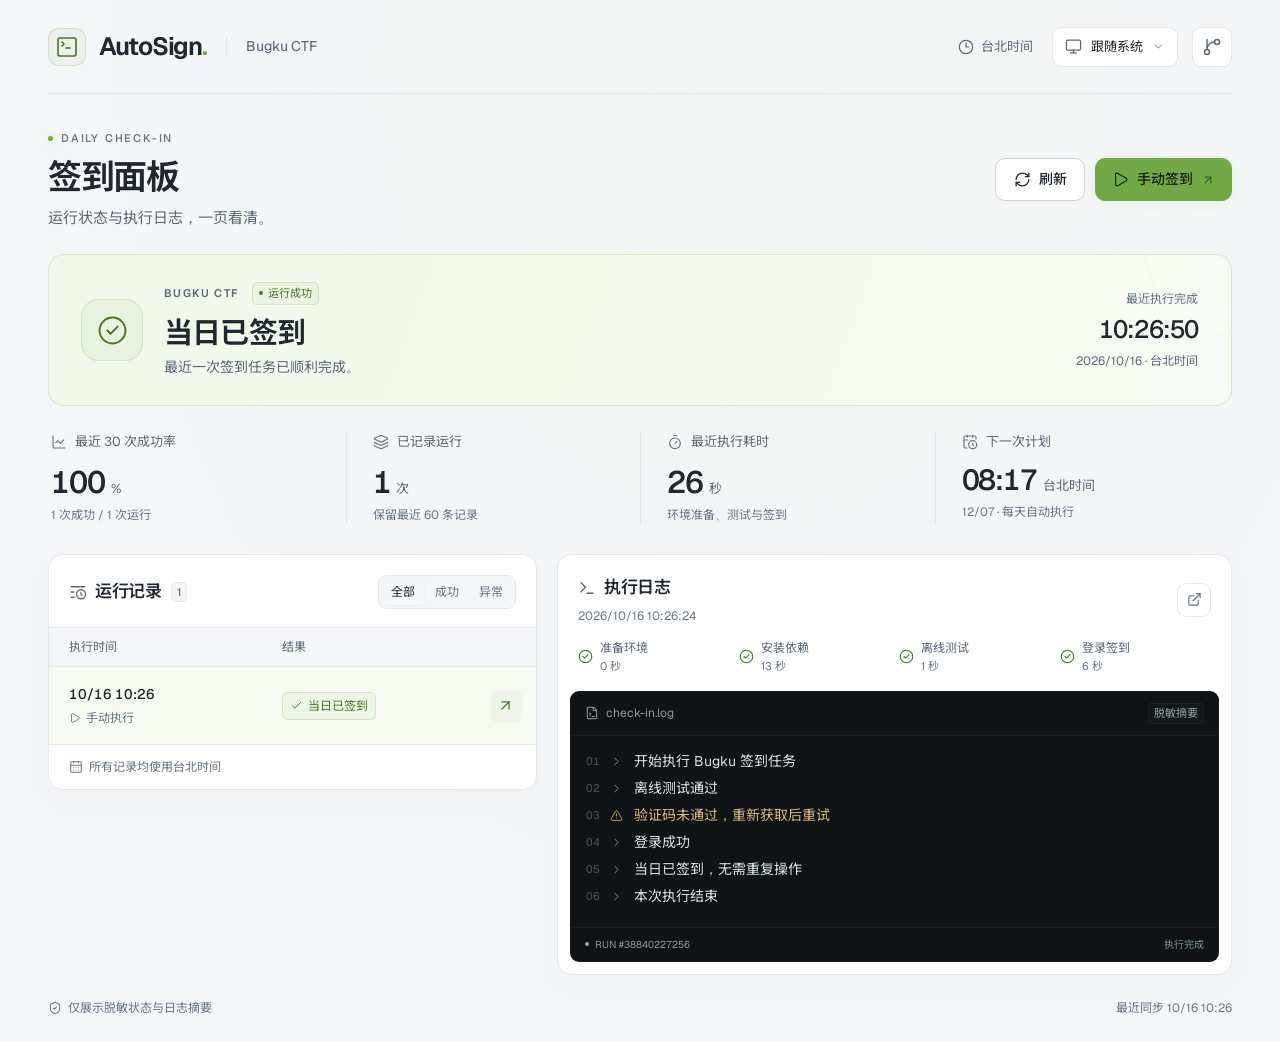
==== commit 830617c3: "Add GitHub-confirmed manual check-in entry" ====
--- a/public/index.html
+++ b/public/index.html
@@ -10,8 +10,8 @@
   <link rel="icon" href="favicon.svg" type="image/svg+xml">
   <title>AutoSign · 签到面板</title>
   <link rel="preload" href="fonts/geist.woff2" as="font" type="font/woff2" crossorigin>
-  <link rel="stylesheet" href="styles.css?v=4">
-  <script src="app.js?v=4" defer></script>
+  <link rel="stylesheet" href="styles.css?v=5">
+  <script src="app.js?v=5" defer></script>
 </head>
 <body>
   <a class="skip-link" href="#main">跳到签到面板</a>
@@ -32,7 +32,7 @@
     </div>
   </header>
   <main class="shell" id="main">
-    <div class="page-heading"><div><p class="eyebrow"><span class="live-dot"></span> DAILY CHECK-IN</p><h1>签到面板</h1><p class="page-description">运行状态与执行日志，一页看清。</p></div><button id="refresh" class="button" type="button" aria-busy="false"><span id="refresh-icon"><svg class="icon" aria-hidden="true" viewBox="0 0 24 24"><use href="icons.svg#refresh-cw"></use></svg></span><span id="refresh-label">刷新</span></button></div>
+    <div class="page-heading"><div><p class="eyebrow"><span class="live-dot"></span> DAILY CHECK-IN</p><h1>签到面板</h1><p class="page-description">运行状态与执行日志，一页看清。</p></div><div class="page-actions"><button id="refresh" class="button" type="button" aria-busy="false"><span id="refresh-icon"><svg class="icon" aria-hidden="true" viewBox="0 0 24 24"><use href="icons.svg#refresh-cw"></use></svg></span><span id="refresh-label">刷新</span></button><a id="manual-checkin" class="button button-primary" href="https://github.com/" target="_blank" rel="noopener noreferrer" aria-description="在 GitHub 选择执行方式并确认运行"><svg class="icon" aria-hidden="true" viewBox="0 0 24 24"><use href="icons.svg#play"></use></svg>手动签到<svg class="icon" aria-hidden="true" viewBox="0 0 24 24"><use href="icons.svg#arrow-up-right"></use></svg></a></div></div>
     <div id="notice" class="notice" role="status" hidden><svg class="icon" aria-hidden="true" viewBox="0 0 24 24"><use href="icons.svg#triangle-alert"></use></svg><span id="notice-text"></span></div>
     <section class="status-panel" data-state="waiting" aria-label="最近一次签到">
       <div class="status-main"><div id="hero-icon" class="status-icon"><svg class="icon" aria-hidden="true" viewBox="0 0 24 24"><use href="icons.svg#loader-circle"></use></svg></div><div><div class="status-heading"><span class="service-label">BUGKU CTF</span><span id="hero-status" class="status-badge">加载中</span></div><h2 id="hero-title" aria-live="polite">正在读取签到状态</h2><p id="hero-description">正在获取最近一次运行记录。</p></div></div>
--- a/public/styles.css
+++ b/public/styles.css
@@ -1,5 +1,5 @@
 @font-face{font-family:Geist;font-style:normal;font-weight:400 700;font-display:swap;src:url("fonts/geist.woff2") format("woff2")}
-@font-face{font-family:"Noto Sans SC";font-style:normal;font-weight:400 700;font-display:swap;src:url("fonts/noto-sans-sc.woff2?v=4") format("woff2")}
+@font-face{font-family:"Noto Sans SC";font-style:normal;font-weight:400 700;font-display:swap;src:url("fonts/noto-sans-sc.woff2?v=5") format("woff2")}
 :root{color-scheme:dark;--bg:#101215;--surface:#181b20;--surface-raised:#1e2228;--surface-hover:#252a31;--text:#f0f2f5;--muted:#a2aab6;--subtle:#8993a1;--line:#2b3038;--line-strong:#3b434f;--accent:#b8ed80;--accent-text:#c4f49b;--accent-soft:#b8ed8012;--accent-line:#b8ed802b;--hero-start:#1a251c;--hero-end:#171d1b;--warning:#f2cc80;--error:#ffac9c;--error-soft:#ffac9c13;--shadow:0 12px 40px #00000014;--ambient:#b8ed8005;--terminal:#101316;--terminal-text:#dae4e0;--terminal-muted:#8e9d94;--font:Geist,"Noto Sans SC","PingFang SC","Segoe UI Variable Text","Microsoft YaHei UI",sans-serif}
 @media(prefers-color-scheme:light){:root:not([data-theme="dark"]){color-scheme:light;--bg:#f5f6f8;--surface:#fff;--surface-raised:#f4f6f8;--surface-hover:#edf0f3;--text:#20272e;--muted:#5c6876;--subtle:#697583;--line:#e4e8ed;--line-strong:#c9d1da;--accent:#72a944;--accent-text:#477624;--accent-soft:#72a94410;--accent-line:#72a94435;--hero-start:#f1f8e9;--hero-end:#f8fbf5;--warning:#966d20;--error:#b7503d;--error-soft:#b7503d10;--shadow:0 10px 28px #26334705;--ambient:#72a94407}}
 :root[data-theme="light"]{color-scheme:light;--bg:#f5f6f8;--surface:#fff;--surface-raised:#f4f6f8;--surface-hover:#edf0f3;--text:#20272e;--muted:#5c6876;--subtle:#697583;--line:#e4e8ed;--line-strong:#c9d1da;--accent:#72a944;--accent-text:#477624;--accent-soft:#72a94410;--accent-line:#72a94435;--hero-start:#f1f8e9;--hero-end:#f8fbf5;--warning:#966d20;--error:#b7503d;--error-soft:#b7503d10;--shadow:0 10px 28px #26334705;--ambient:#72a94407}
@@ -11,4 +11,4 @@
 
 .toast-region{position:fixed;right:max(24px,env(safe-area-inset-right));bottom:max(24px,env(safe-area-inset-bottom));z-index:100;pointer-events:none;width:min(410px,calc(100% - 36px))}.toast{--toast-color:var(--accent-text);position:relative;display:flex;align-items:flex-start;gap:13px;padding:18px 14px 18px 18px;border:1px solid var(--line-strong);border-radius:14px;background:var(--surface);color:var(--text);box-shadow:0 16px 48px #00000030,0 4px 16px #00000014;pointer-events:auto;animation:toast-in .22s ease-out;overflow:hidden}.toast:before{content:"";position:absolute;left:0;top:14px;bottom:14px;width:3px;border-radius:0 4px 4px 0;background:var(--toast-color)}.toast[data-state="loading"]{--toast-color:var(--muted)}.toast[data-state="error"]{--toast-color:var(--error)}.toast-icon{display:grid;place-items:center;flex-shrink:0;width:32px;height:32px;margin-top:1px;border:1px solid var(--line);border-radius:10px;color:var(--toast-color);background:var(--surface-raised)}.toast-icon .icon{width:19px;height:19px}.toast[data-state="loading"] .toast-icon .icon{animation:spin 1s linear infinite}.toast-copy{min-width:0;flex:1}.toast-copy strong{font-size:15px;font-weight:600;line-height:1.6}.toast-copy p{margin:4px 0 0;color:var(--muted);font-size:13px;line-height:1.75;overflow-wrap:anywhere}.toast-close{display:grid;place-items:center;flex-shrink:0;width:28px;height:28px;border:0;border-radius:7px;background:transparent;color:var(--subtle);transition:color .15s,background .15s}.toast-close .icon{width:16px;height:16px}.toast-close:hover{color:var(--text);background:var(--surface-hover)}.toast-retry{display:inline-flex;align-items:center;gap:4px;margin-top:10px;padding:5px 9px;border:1px solid var(--line-strong);border-radius:6px;color:var(--text);background:var(--surface-raised);font-size:12px}.toast-retry:hover{background:var(--surface-hover)}.toast-retry .icon{width:13px;height:13px}#refresh{min-width:90px;justify-content:center}@keyframes toast-in{from{opacity:0;transform:translateY(12px) scale(.98)}to{opacity:1;transform:none}}
 @media(max-width:600px){.toast-region{right:18px;bottom:max(18px,env(safe-area-inset-bottom))}.toast{gap:10px;padding:16px 12px 16px 15px;border-radius:12px}.toast-copy strong{font-size:14px}.toast-copy p{font-size:12px}.toast-close{width:30px;height:30px}.toast-icon{width:30px;height:30px}}
-@media(prefers-reduced-motion:reduce){html{scroll-behavior:auto}*,*:before,*:after{animation:none!important;transition:none!important}}
+.page-actions{display:flex;align-items:center;gap:10px;flex-shrink:0}.button-primary{background:var(--accent);border-color:var(--accent);color:#15200f;box-shadow:0 3px 12px var(--accent-soft)}.button-primary:hover{background:var(--accent);filter:brightness(1.07)}.button-primary>.icon:last-child{width:14px;height:14px;opacity:.65}@media(max-width:600px){.page-heading{flex-wrap:wrap;gap:20px}.page-actions{width:100%;justify-content:flex-end}.page-actions .button{min-height:40px}.button-primary{padding-inline:14px}}@media(prefers-reduced-motion:reduce){html{scroll-behavior:auto}*,*:before,*:after{animation:none!important;transition:none!important}}
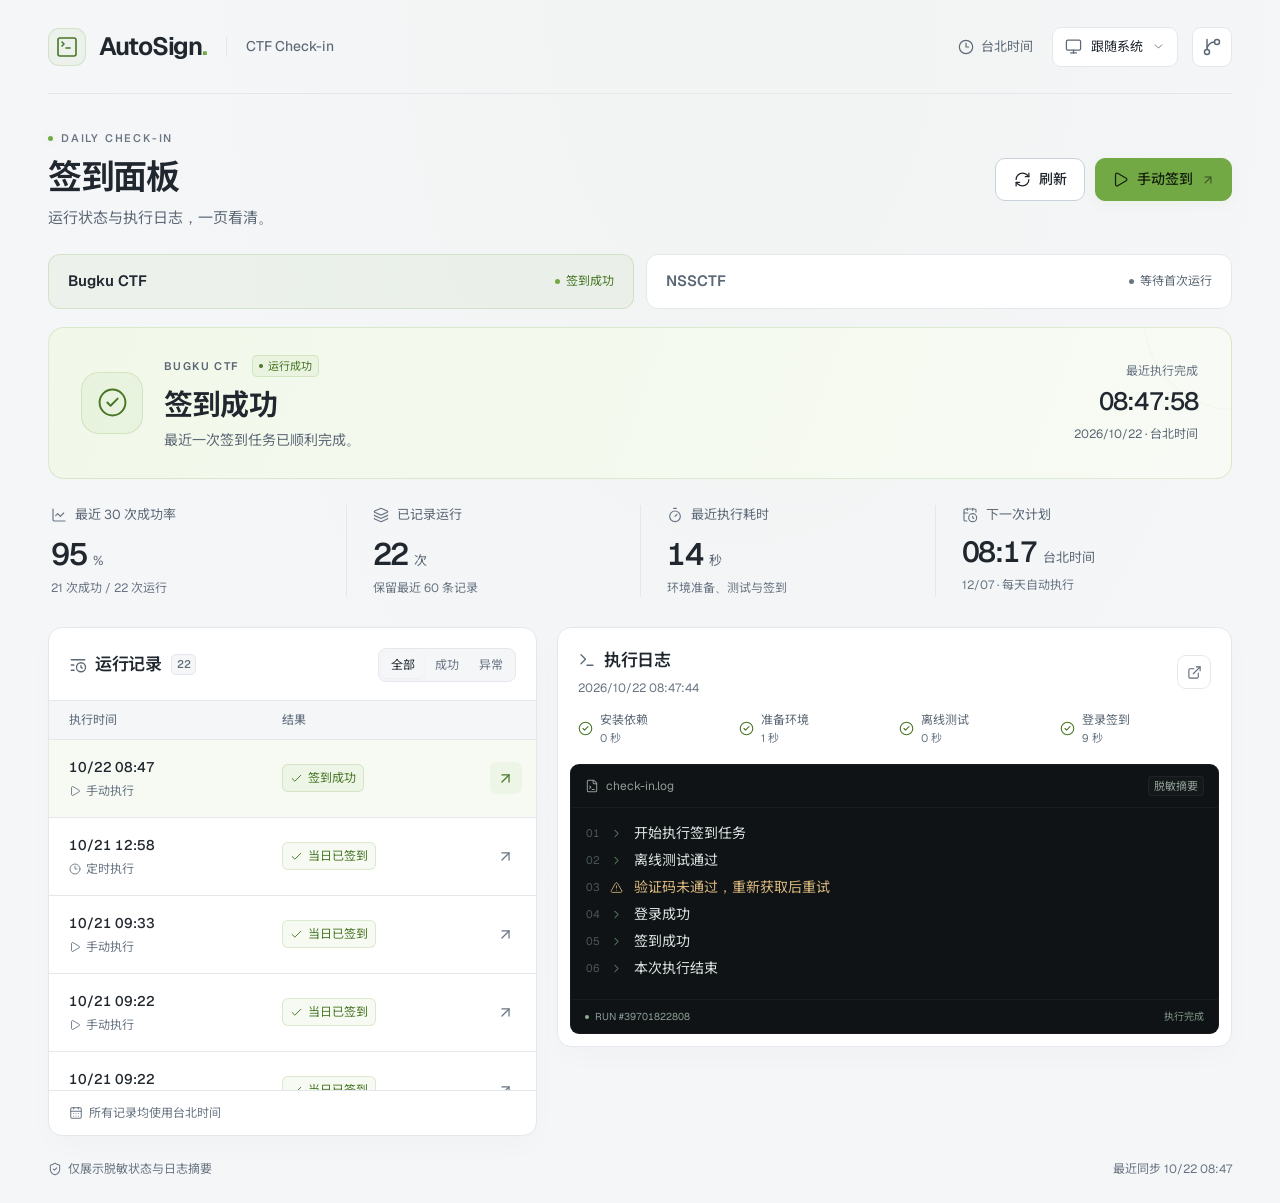
==== commit 190d2960: "Add separate Bugku and NSSCTF dashboard views" ====
--- a/public/index.html
+++ b/public/index.html
@@ -6,17 +6,17 @@
   <meta name="color-scheme" content="dark light">
   <meta name="referrer" content="no-referrer">
   <meta http-equiv="Content-Security-Policy" content="default-src 'self'; script-src 'self'; style-src 'self'; connect-src 'self'; font-src 'self'; img-src 'self' data:; object-src 'none'; base-uri 'none'; form-action 'none'">
-  <meta name="description" content="Bugku 自动签到面板。以台北时间查看签到状态、运行记录和脱敏日志。">
+  <meta name="description" content="Bugku 与 NSSCTF 自动签到面板。以台北时间查看签到状态、运行记录和脱敏日志。">
   <link rel="icon" href="favicon.svg" type="image/svg+xml">
   <title>AutoSign · 签到面板</title>
   <link rel="preload" href="fonts/geist.woff2" as="font" type="font/woff2" crossorigin>
-  <link rel="stylesheet" href="styles.css?v=5">
-  <script src="app.js?v=5" defer></script>
+  <link rel="stylesheet" href="styles.css?v=6">
+  <script src="app.js?v=6" defer></script>
 </head>
 <body>
   <a class="skip-link" href="#main">跳到签到面板</a>
   <header class="header shell">
-    <a class="brand" href="./" aria-label="AutoSign 首页"><span class="brand-mark"><svg class="icon" aria-hidden="true" viewBox="0 0 24 24"><use href="icons.svg#square-terminal"></use></svg></span><span>AutoSign<span class="brand-period">.</span></span><span class="brand-divider"></span><span class="brand-caption">Bugku CTF</span></a>
+    <a class="brand" href="./" aria-label="AutoSign 首页"><span class="brand-mark"><svg class="icon" aria-hidden="true" viewBox="0 0 24 24"><use href="icons.svg#square-terminal"></use></svg></span><span>AutoSign<span class="brand-period">.</span></span><span class="brand-divider"></span><span class="brand-caption">CTF Check-in</span></a>
     <div class="header-actions">
       <span class="timezone"><svg class="icon" aria-hidden="true" viewBox="0 0 24 24"><use href="icons.svg#clock-3"></use></svg>台北时间</span>
       <div class="theme-picker">
@@ -34,8 +34,9 @@
   <main class="shell" id="main">
     <div class="page-heading"><div><p class="eyebrow"><span class="live-dot"></span> DAILY CHECK-IN</p><h1>签到面板</h1><p class="page-description">运行状态与执行日志，一页看清。</p></div><div class="page-actions"><button id="refresh" class="button" type="button" aria-busy="false"><span id="refresh-icon"><svg class="icon" aria-hidden="true" viewBox="0 0 24 24"><use href="icons.svg#refresh-cw"></use></svg></span><span id="refresh-label">刷新</span></button><a id="manual-checkin" class="button button-primary" href="https://github.com/" target="_blank" rel="noopener noreferrer" aria-description="在 GitHub 选择执行方式并确认运行"><svg class="icon" aria-hidden="true" viewBox="0 0 24 24"><use href="icons.svg#play"></use></svg>手动签到<svg class="icon" aria-hidden="true" viewBox="0 0 24 24"><use href="icons.svg#arrow-up-right"></use></svg></a></div></div>
     <div id="notice" class="notice" role="status" hidden><svg class="icon" aria-hidden="true" viewBox="0 0 24 24"><use href="icons.svg#triangle-alert"></use></svg><span id="notice-text"></span></div>
+    <div class="platform-switch" role="group" aria-label="选择签到平台"><button type="button" data-platform="bugku" aria-pressed="true" data-state="waiting"><span>Bugku CTF</span><small>正在读取状态</small></button><button type="button" data-platform="nssctf" aria-pressed="false" data-state="waiting"><span>NSSCTF</span><small>正在读取状态</small></button></div>
     <section class="status-panel" data-state="waiting" aria-label="最近一次签到">
-      <div class="status-main"><div id="hero-icon" class="status-icon"><svg class="icon" aria-hidden="true" viewBox="0 0 24 24"><use href="icons.svg#loader-circle"></use></svg></div><div><div class="status-heading"><span class="service-label">BUGKU CTF</span><span id="hero-status" class="status-badge">加载中</span></div><h2 id="hero-title" aria-live="polite">正在读取签到状态</h2><p id="hero-description">正在获取最近一次运行记录。</p></div></div>
+      <div class="status-main"><div id="hero-icon" class="status-icon"><svg class="icon" aria-hidden="true" viewBox="0 0 24 24"><use href="icons.svg#loader-circle"></use></svg></div><div><div class="status-heading"><span id="service-label" class="service-label">BUGKU CTF</span><span id="hero-status" class="status-badge">加载中</span></div><h2 id="hero-title" aria-live="polite">正在读取签到状态</h2><p id="hero-description">正在获取最近一次运行记录。</p></div></div>
       <div class="status-meta"><p class="meta-label">最近执行完成</p><strong id="hero-time">—</strong><span id="hero-date">台北时间 · UTC+8</span></div>
     </section>
     <section class="metrics" aria-label="运行统计">
--- a/public/styles.css
+++ b/public/styles.css
@@ -1,5 +1,5 @@
 @font-face{font-family:Geist;font-style:normal;font-weight:400 700;font-display:swap;src:url("fonts/geist.woff2") format("woff2")}
-@font-face{font-family:"Noto Sans SC";font-style:normal;font-weight:400 700;font-display:swap;src:url("fonts/noto-sans-sc.woff2?v=5") format("woff2")}
+@font-face{font-family:"Noto Sans SC";font-style:normal;font-weight:400 700;font-display:swap;src:url("fonts/noto-sans-sc.woff2?v=6") format("woff2")}
 :root{color-scheme:dark;--bg:#101215;--surface:#181b20;--surface-raised:#1e2228;--surface-hover:#252a31;--text:#f0f2f5;--muted:#a2aab6;--subtle:#8993a1;--line:#2b3038;--line-strong:#3b434f;--accent:#b8ed80;--accent-text:#c4f49b;--accent-soft:#b8ed8012;--accent-line:#b8ed802b;--hero-start:#1a251c;--hero-end:#171d1b;--warning:#f2cc80;--error:#ffac9c;--error-soft:#ffac9c13;--shadow:0 12px 40px #00000014;--ambient:#b8ed8005;--terminal:#101316;--terminal-text:#dae4e0;--terminal-muted:#8e9d94;--font:Geist,"Noto Sans SC","PingFang SC","Segoe UI Variable Text","Microsoft YaHei UI",sans-serif}
 @media(prefers-color-scheme:light){:root:not([data-theme="dark"]){color-scheme:light;--bg:#f5f6f8;--surface:#fff;--surface-raised:#f4f6f8;--surface-hover:#edf0f3;--text:#20272e;--muted:#5c6876;--subtle:#697583;--line:#e4e8ed;--line-strong:#c9d1da;--accent:#72a944;--accent-text:#477624;--accent-soft:#72a94410;--accent-line:#72a94435;--hero-start:#f1f8e9;--hero-end:#f8fbf5;--warning:#966d20;--error:#b7503d;--error-soft:#b7503d10;--shadow:0 10px 28px #26334705;--ambient:#72a94407}}
 :root[data-theme="light"]{color-scheme:light;--bg:#f5f6f8;--surface:#fff;--surface-raised:#f4f6f8;--surface-hover:#edf0f3;--text:#20272e;--muted:#5c6876;--subtle:#697583;--line:#e4e8ed;--line-strong:#c9d1da;--accent:#72a944;--accent-text:#477624;--accent-soft:#72a94410;--accent-line:#72a94435;--hero-start:#f1f8e9;--hero-end:#f8fbf5;--warning:#966d20;--error:#b7503d;--error-soft:#b7503d10;--shadow:0 10px 28px #26334705;--ambient:#72a94407}
@@ -12,3 +12,4 @@
 .toast-region{position:fixed;right:max(24px,env(safe-area-inset-right));bottom:max(24px,env(safe-area-inset-bottom));z-index:100;pointer-events:none;width:min(410px,calc(100% - 36px))}.toast{--toast-color:var(--accent-text);position:relative;display:flex;align-items:flex-start;gap:13px;padding:18px 14px 18px 18px;border:1px solid var(--line-strong);border-radius:14px;background:var(--surface);color:var(--text);box-shadow:0 16px 48px #00000030,0 4px 16px #00000014;pointer-events:auto;animation:toast-in .22s ease-out;overflow:hidden}.toast:before{content:"";position:absolute;left:0;top:14px;bottom:14px;width:3px;border-radius:0 4px 4px 0;background:var(--toast-color)}.toast[data-state="loading"]{--toast-color:var(--muted)}.toast[data-state="error"]{--toast-color:var(--error)}.toast-icon{display:grid;place-items:center;flex-shrink:0;width:32px;height:32px;margin-top:1px;border:1px solid var(--line);border-radius:10px;color:var(--toast-color);background:var(--surface-raised)}.toast-icon .icon{width:19px;height:19px}.toast[data-state="loading"] .toast-icon .icon{animation:spin 1s linear infinite}.toast-copy{min-width:0;flex:1}.toast-copy strong{font-size:15px;font-weight:600;line-height:1.6}.toast-copy p{margin:4px 0 0;color:var(--muted);font-size:13px;line-height:1.75;overflow-wrap:anywhere}.toast-close{display:grid;place-items:center;flex-shrink:0;width:28px;height:28px;border:0;border-radius:7px;background:transparent;color:var(--subtle);transition:color .15s,background .15s}.toast-close .icon{width:16px;height:16px}.toast-close:hover{color:var(--text);background:var(--surface-hover)}.toast-retry{display:inline-flex;align-items:center;gap:4px;margin-top:10px;padding:5px 9px;border:1px solid var(--line-strong);border-radius:6px;color:var(--text);background:var(--surface-raised);font-size:12px}.toast-retry:hover{background:var(--surface-hover)}.toast-retry .icon{width:13px;height:13px}#refresh{min-width:90px;justify-content:center}@keyframes toast-in{from{opacity:0;transform:translateY(12px) scale(.98)}to{opacity:1;transform:none}}
 @media(max-width:600px){.toast-region{right:18px;bottom:max(18px,env(safe-area-inset-bottom))}.toast{gap:10px;padding:16px 12px 16px 15px;border-radius:12px}.toast-copy strong{font-size:14px}.toast-copy p{font-size:12px}.toast-close{width:30px;height:30px}.toast-icon{width:30px;height:30px}}
 .page-actions{display:flex;align-items:center;gap:10px;flex-shrink:0}.button-primary{background:var(--accent);border-color:var(--accent);color:#15200f;box-shadow:0 3px 12px var(--accent-soft)}.button-primary:hover{background:var(--accent);filter:brightness(1.07)}.button-primary>.icon:last-child{width:14px;height:14px;opacity:.65}@media(max-width:600px){.page-heading{flex-wrap:wrap;gap:20px}.page-actions{width:100%;justify-content:flex-end}.page-actions .button{min-height:40px}.button-primary{padding-inline:14px}}@media(prefers-reduced-motion:reduce){html{scroll-behavior:auto}*,*:before,*:after{animation:none!important;transition:none!important}}
+.platform-switch{display:flex;gap:12px;margin:0 0 18px}.platform-switch button{display:flex;align-items:center;justify-content:space-between;gap:16px;flex:1;min-width:0;padding:15px 19px;border:1px solid var(--line);border-radius:12px;background:var(--surface);color:var(--muted);text-align:left;transition:background .15s,border-color .15s}.platform-switch button:hover{background:var(--surface-hover)}.platform-switch button[aria-pressed="true"]{border-color:var(--accent-line);background:var(--accent-soft);color:var(--text)}.platform-switch span{font-size:15px;font-weight:600;white-space:nowrap}.platform-switch small{display:flex;align-items:center;gap:6px;font-size:12px;white-space:nowrap}.platform-switch small:before{content:"";width:5px;height:5px;border-radius:50%;background:var(--subtle)}.platform-switch [data-state="success"] small{color:var(--accent-text)}.platform-switch [data-state="success"] small:before{background:var(--accent)}.platform-switch [data-state="failure"] small{color:var(--error)}.platform-switch [data-state="failure"] small:before{background:var(--error)}@media(max-width:600px){.platform-switch{gap:9px;margin-bottom:14px}.platform-switch button{align-items:flex-start;flex-direction:column;gap:5px;padding:13px 15px}.platform-switch span{font-size:14px}.platform-switch small{font-size:11px}}
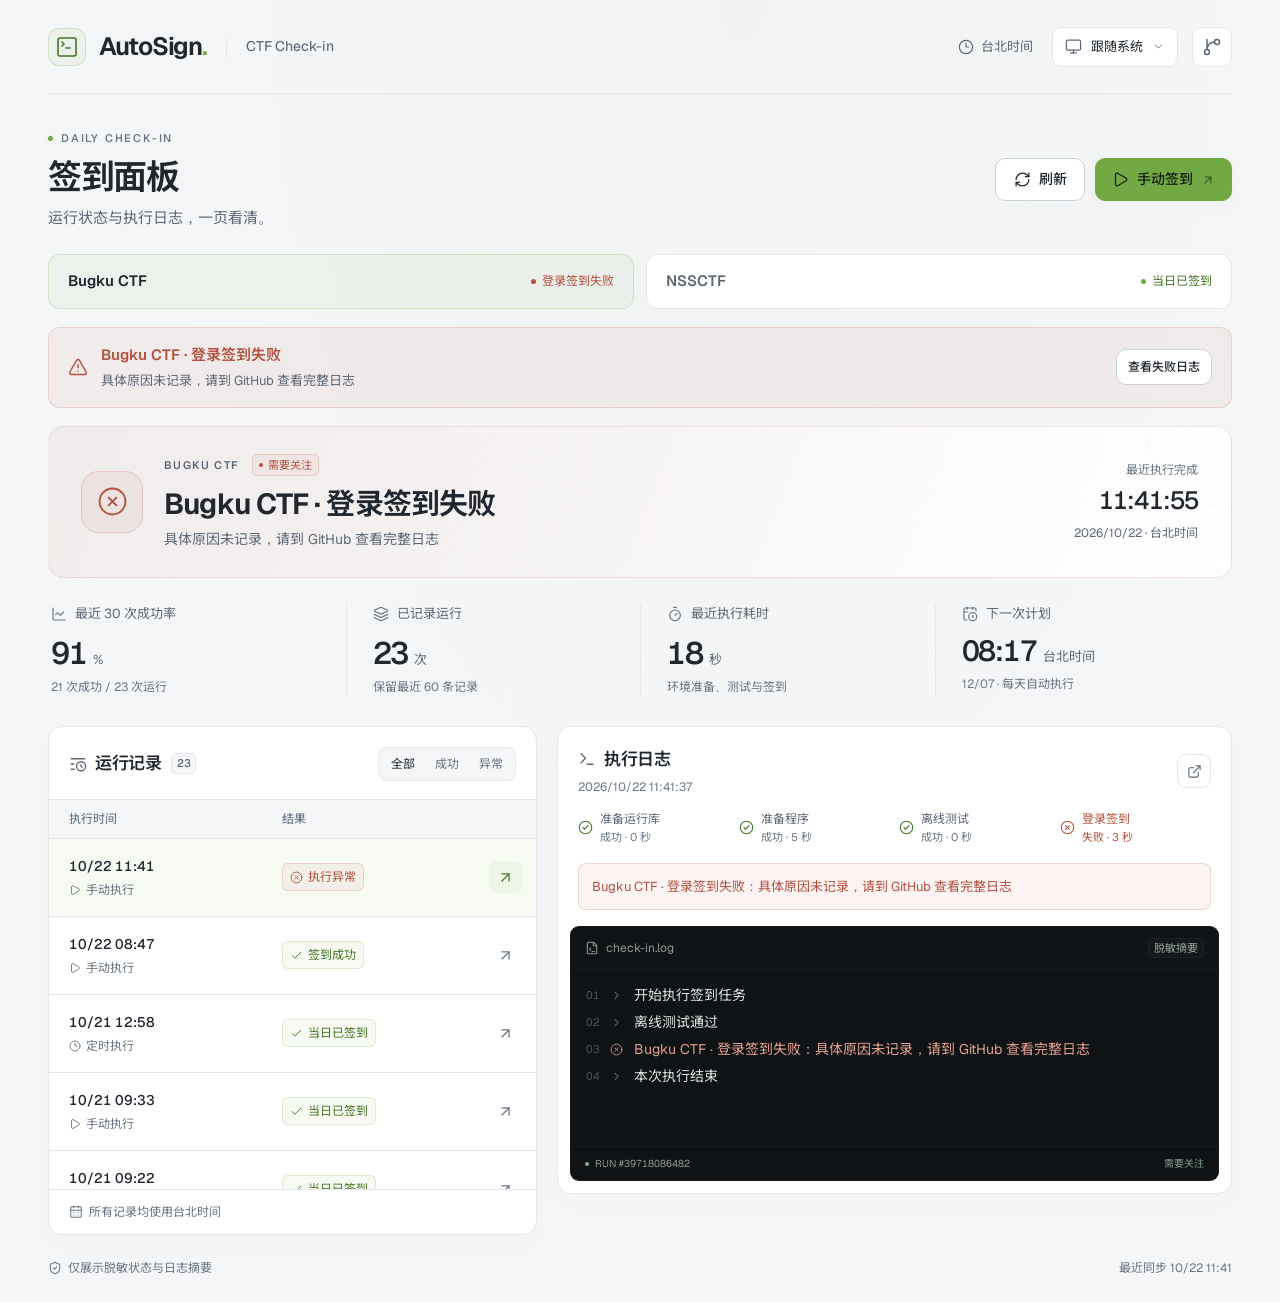
==== commit 34b39af7: "Show failed platform, stage, and safe error details" ====
--- a/public/index.html
+++ b/public/index.html
@@ -10,8 +10,8 @@
   <link rel="icon" href="favicon.svg" type="image/svg+xml">
   <title>AutoSign · 签到面板</title>
   <link rel="preload" href="fonts/geist.woff2" as="font" type="font/woff2" crossorigin>
-  <link rel="stylesheet" href="styles.css?v=6">
-  <script src="app.js?v=6" defer></script>
+  <link rel="stylesheet" href="styles.css?v=7">
+  <script src="app.js?v=7" defer></script>
 </head>
 <body>
   <a class="skip-link" href="#main">跳到签到面板</a>
@@ -35,6 +35,7 @@
     <div class="page-heading"><div><p class="eyebrow"><span class="live-dot"></span> DAILY CHECK-IN</p><h1>签到面板</h1><p class="page-description">运行状态与执行日志，一页看清。</p></div><div class="page-actions"><button id="refresh" class="button" type="button" aria-busy="false"><span id="refresh-icon"><svg class="icon" aria-hidden="true" viewBox="0 0 24 24"><use href="icons.svg#refresh-cw"></use></svg></span><span id="refresh-label">刷新</span></button><a id="manual-checkin" class="button button-primary" href="https://github.com/" target="_blank" rel="noopener noreferrer" aria-description="在 GitHub 选择执行方式并确认运行"><svg class="icon" aria-hidden="true" viewBox="0 0 24 24"><use href="icons.svg#play"></use></svg>手动签到<svg class="icon" aria-hidden="true" viewBox="0 0 24 24"><use href="icons.svg#arrow-up-right"></use></svg></a></div></div>
     <div id="notice" class="notice" role="status" hidden><svg class="icon" aria-hidden="true" viewBox="0 0 24 24"><use href="icons.svg#triangle-alert"></use></svg><span id="notice-text"></span></div>
     <div class="platform-switch" role="group" aria-label="选择签到平台"><button type="button" data-platform="bugku" aria-pressed="true" data-state="waiting"><span>Bugku CTF</span><small>正在读取状态</small></button><button type="button" data-platform="nssctf" aria-pressed="false" data-state="waiting"><span>NSSCTF</span><small>正在读取状态</small></button></div>
+    <section id="failure-overview" class="failure-overview" aria-label="平台异常摘要" aria-live="polite" hidden></section>
     <section class="status-panel" data-state="waiting" aria-label="最近一次签到">
       <div class="status-main"><div id="hero-icon" class="status-icon"><svg class="icon" aria-hidden="true" viewBox="0 0 24 24"><use href="icons.svg#loader-circle"></use></svg></div><div><div class="status-heading"><span id="service-label" class="service-label">BUGKU CTF</span><span id="hero-status" class="status-badge">加载中</span></div><h2 id="hero-title" aria-live="polite">正在读取签到状态</h2><p id="hero-description">正在获取最近一次运行记录。</p></div></div>
       <div class="status-meta"><p class="meta-label">最近执行完成</p><strong id="hero-time">—</strong><span id="hero-date">台北时间 · UTC+8</span></div>
@@ -54,6 +55,7 @@
       <section class="card log-card" id="details" aria-label="执行日志">
         <div class="card-heading log-heading"><div><h2><svg class="icon" aria-hidden="true" viewBox="0 0 24 24"><use href="icons.svg#terminal"></use></svg>执行日志</h2><p id="detail-time">选择一条运行记录查看详情</p></div><a id="detail-link" class="icon-button" href="#records" target="_blank" rel="noopener noreferrer" aria-label="在 GitHub 查看完整原始日志"><svg class="icon" aria-hidden="true" viewBox="0 0 24 24"><use href="icons.svg#external-link"></use></svg></a></div>
         <div id="steps" class="steps" aria-label="执行步骤"></div>
+        <p id="detail-error" class="failure-detail" role="status" hidden></p>
         <div class="terminal"><div class="terminal-heading"><span><svg class="icon" aria-hidden="true" viewBox="0 0 24 24"><use href="icons.svg#file-terminal"></use></svg><span>check-in.log</span></span><span class="terminal-tag">脱敏摘要</span></div><div id="log-lines" class="log-lines"><p class="log-empty">等待运行数据…</p></div><div class="terminal-footer"><span class="terminal-dot"></span><span id="detail-id">尚未选择运行记录</span><span class="terminal-complete" id="log-result">—</span></div></div>
       </section>
     </div>
--- a/public/styles.css
+++ b/public/styles.css
@@ -1,5 +1,5 @@
 @font-face{font-family:Geist;font-style:normal;font-weight:400 700;font-display:swap;src:url("fonts/geist.woff2") format("woff2")}
-@font-face{font-family:"Noto Sans SC";font-style:normal;font-weight:400 700;font-display:swap;src:url("fonts/noto-sans-sc.woff2?v=6") format("woff2")}
+@font-face{font-family:"Noto Sans SC";font-style:normal;font-weight:400 700;font-display:swap;src:url("fonts/noto-sans-sc.woff2?v=7") format("woff2")}
 :root{color-scheme:dark;--bg:#101215;--surface:#181b20;--surface-raised:#1e2228;--surface-hover:#252a31;--text:#f0f2f5;--muted:#a2aab6;--subtle:#8993a1;--line:#2b3038;--line-strong:#3b434f;--accent:#b8ed80;--accent-text:#c4f49b;--accent-soft:#b8ed8012;--accent-line:#b8ed802b;--hero-start:#1a251c;--hero-end:#171d1b;--warning:#f2cc80;--error:#ffac9c;--error-soft:#ffac9c13;--shadow:0 12px 40px #00000014;--ambient:#b8ed8005;--terminal:#101316;--terminal-text:#dae4e0;--terminal-muted:#8e9d94;--font:Geist,"Noto Sans SC","PingFang SC","Segoe UI Variable Text","Microsoft YaHei UI",sans-serif}
 @media(prefers-color-scheme:light){:root:not([data-theme="dark"]){color-scheme:light;--bg:#f5f6f8;--surface:#fff;--surface-raised:#f4f6f8;--surface-hover:#edf0f3;--text:#20272e;--muted:#5c6876;--subtle:#697583;--line:#e4e8ed;--line-strong:#c9d1da;--accent:#72a944;--accent-text:#477624;--accent-soft:#72a94410;--accent-line:#72a94435;--hero-start:#f1f8e9;--hero-end:#f8fbf5;--warning:#966d20;--error:#b7503d;--error-soft:#b7503d10;--shadow:0 10px 28px #26334705;--ambient:#72a94407}}
 :root[data-theme="light"]{color-scheme:light;--bg:#f5f6f8;--surface:#fff;--surface-raised:#f4f6f8;--surface-hover:#edf0f3;--text:#20272e;--muted:#5c6876;--subtle:#697583;--line:#e4e8ed;--line-strong:#c9d1da;--accent:#72a944;--accent-text:#477624;--accent-soft:#72a94410;--accent-line:#72a94435;--hero-start:#f1f8e9;--hero-end:#f8fbf5;--warning:#966d20;--error:#b7503d;--error-soft:#b7503d10;--shadow:0 10px 28px #26334705;--ambient:#72a94407}
@@ -13,3 +13,4 @@
 @media(max-width:600px){.toast-region{right:18px;bottom:max(18px,env(safe-area-inset-bottom))}.toast{gap:10px;padding:16px 12px 16px 15px;border-radius:12px}.toast-copy strong{font-size:14px}.toast-copy p{font-size:12px}.toast-close{width:30px;height:30px}.toast-icon{width:30px;height:30px}}
 .page-actions{display:flex;align-items:center;gap:10px;flex-shrink:0}.button-primary{background:var(--accent);border-color:var(--accent);color:#15200f;box-shadow:0 3px 12px var(--accent-soft)}.button-primary:hover{background:var(--accent);filter:brightness(1.07)}.button-primary>.icon:last-child{width:14px;height:14px;opacity:.65}@media(max-width:600px){.page-heading{flex-wrap:wrap;gap:20px}.page-actions{width:100%;justify-content:flex-end}.page-actions .button{min-height:40px}.button-primary{padding-inline:14px}}@media(prefers-reduced-motion:reduce){html{scroll-behavior:auto}*,*:before,*:after{animation:none!important;transition:none!important}}
 .platform-switch{display:flex;gap:12px;margin:0 0 18px}.platform-switch button{display:flex;align-items:center;justify-content:space-between;gap:16px;flex:1;min-width:0;padding:15px 19px;border:1px solid var(--line);border-radius:12px;background:var(--surface);color:var(--muted);text-align:left;transition:background .15s,border-color .15s}.platform-switch button:hover{background:var(--surface-hover)}.platform-switch button[aria-pressed="true"]{border-color:var(--accent-line);background:var(--accent-soft);color:var(--text)}.platform-switch span{font-size:15px;font-weight:600;white-space:nowrap}.platform-switch small{display:flex;align-items:center;gap:6px;font-size:12px;white-space:nowrap}.platform-switch small:before{content:"";width:5px;height:5px;border-radius:50%;background:var(--subtle)}.platform-switch [data-state="success"] small{color:var(--accent-text)}.platform-switch [data-state="success"] small:before{background:var(--accent)}.platform-switch [data-state="failure"] small{color:var(--error)}.platform-switch [data-state="failure"] small:before{background:var(--error)}@media(max-width:600px){.platform-switch{gap:9px;margin-bottom:14px}.platform-switch button{align-items:flex-start;flex-direction:column;gap:5px;padding:13px 15px}.platform-switch span{font-size:14px}.platform-switch small{font-size:11px}}
+.failure-overview{display:grid;gap:10px;margin:0 0 18px}.failure-item{display:flex;align-items:center;gap:13px;padding:16px 19px;border:1px solid #c97b6040;border-radius:12px;background:var(--error-soft);color:var(--error)}.failure-item>div{flex:1;min-width:0}.failure-item strong{display:block;font-size:15px;font-weight:600;overflow-wrap:anywhere}.failure-item p{margin:5px 0 0;font-size:13px;color:var(--muted);overflow-wrap:anywhere}.failure-item .button{flex-shrink:0;font-size:12px;padding:8px 11px}.failure-detail{margin:0 20px 16px;padding:11px 13px;border:1px solid #c97b6040;border-radius:8px;background:var(--error-soft);color:var(--error);font-size:13px;line-height:1.8;overflow-wrap:anywhere}.step[data-state="failure"] .step-copy span,.step[data-state="failure"] .step-copy small{color:var(--error)}.status-main{min-width:0}.status-main>div:last-child{min-width:0}.status-panel h2,.status-panel p{overflow-wrap:anywhere}.platform-switch button{flex-wrap:wrap;gap:6px 16px}.platform-switch small{white-space:normal}@media(max-width:600px){.failure-item{align-items:flex-start;flex-wrap:wrap;padding:14px 15px;gap:10px}.failure-item>div{flex-basis:calc(100% - 34px)}.failure-item .button{margin-left:30px;min-height:38px}.failure-item strong{font-size:14px}.failure-item p,.failure-detail{font-size:12px}.failure-detail{margin-inline:17px}}
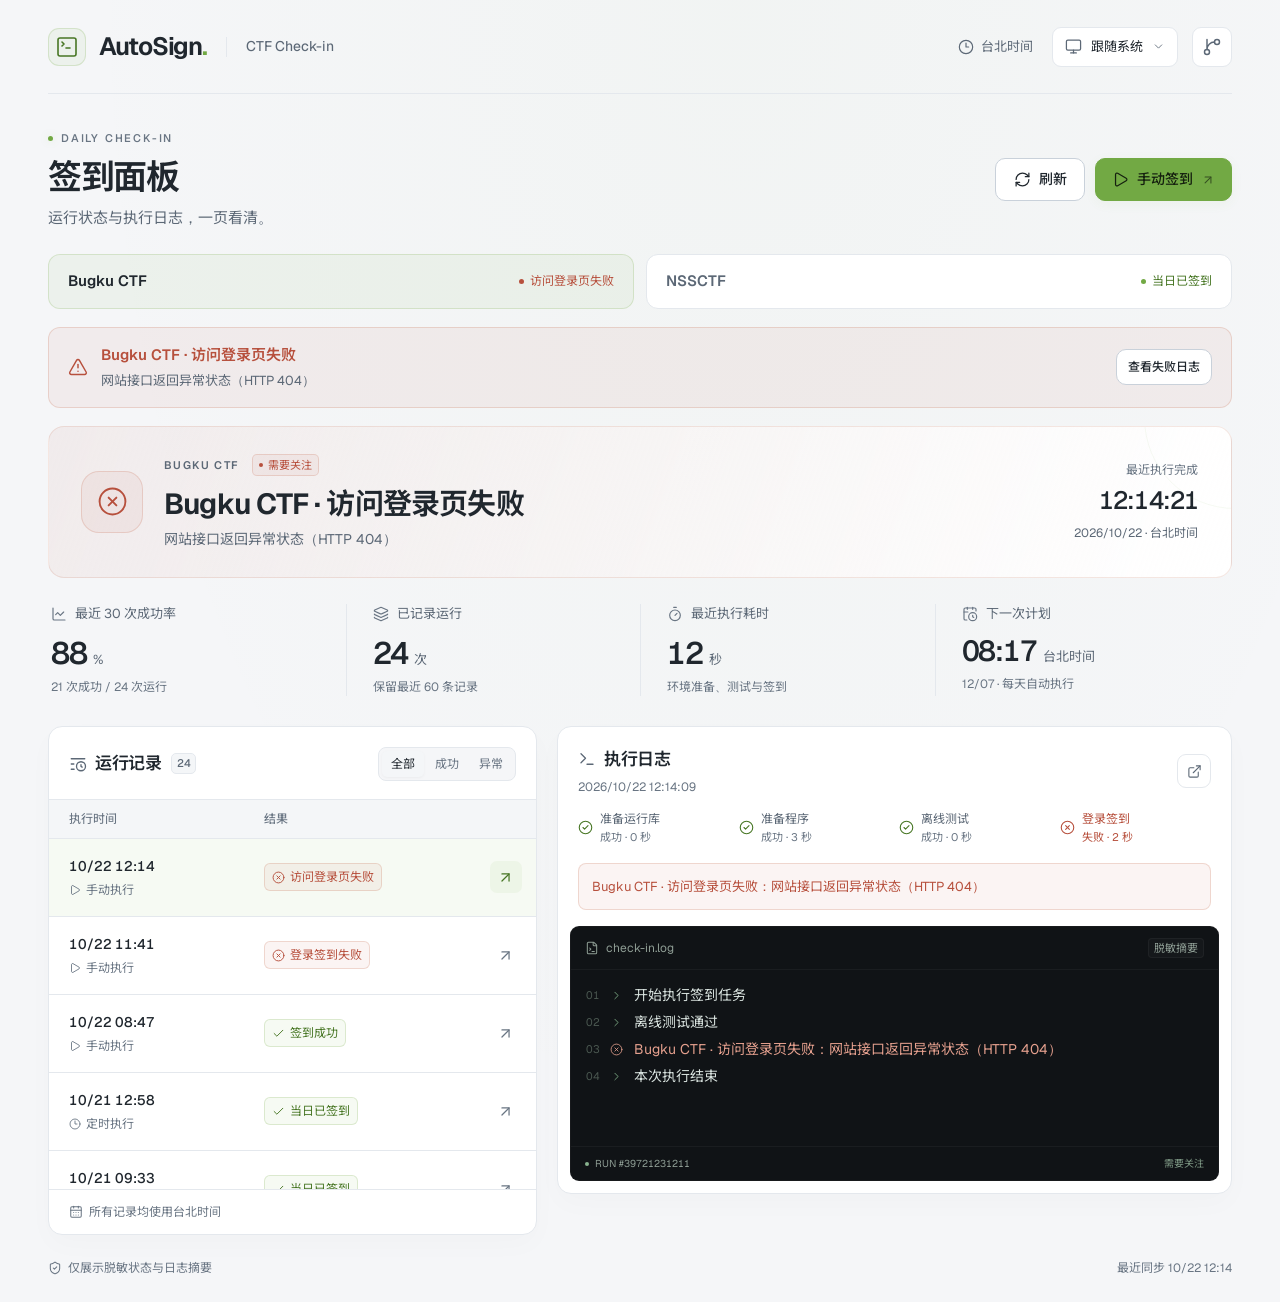
==== commit a152b100: "Name failed stages in history and keep narrow panel metrics readable" ====
--- a/public/index.html
+++ b/public/index.html
@@ -10,8 +10,8 @@
   <link rel="icon" href="favicon.svg" type="image/svg+xml">
   <title>AutoSign · 签到面板</title>
   <link rel="preload" href="fonts/geist.woff2" as="font" type="font/woff2" crossorigin>
-  <link rel="stylesheet" href="styles.css?v=7">
-  <script src="app.js?v=7" defer></script>
+  <link rel="stylesheet" href="styles.css?v=8">
+  <script src="app.js?v=8" defer></script>
 </head>
 <body>
   <a class="skip-link" href="#main">跳到签到面板</a>
--- a/public/styles.css
+++ b/public/styles.css
@@ -14,3 +14,4 @@
 .page-actions{display:flex;align-items:center;gap:10px;flex-shrink:0}.button-primary{background:var(--accent);border-color:var(--accent);color:#15200f;box-shadow:0 3px 12px var(--accent-soft)}.button-primary:hover{background:var(--accent);filter:brightness(1.07)}.button-primary>.icon:last-child{width:14px;height:14px;opacity:.65}@media(max-width:600px){.page-heading{flex-wrap:wrap;gap:20px}.page-actions{width:100%;justify-content:flex-end}.page-actions .button{min-height:40px}.button-primary{padding-inline:14px}}@media(prefers-reduced-motion:reduce){html{scroll-behavior:auto}*,*:before,*:after{animation:none!important;transition:none!important}}
 .platform-switch{display:flex;gap:12px;margin:0 0 18px}.platform-switch button{display:flex;align-items:center;justify-content:space-between;gap:16px;flex:1;min-width:0;padding:15px 19px;border:1px solid var(--line);border-radius:12px;background:var(--surface);color:var(--muted);text-align:left;transition:background .15s,border-color .15s}.platform-switch button:hover{background:var(--surface-hover)}.platform-switch button[aria-pressed="true"]{border-color:var(--accent-line);background:var(--accent-soft);color:var(--text)}.platform-switch span{font-size:15px;font-weight:600;white-space:nowrap}.platform-switch small{display:flex;align-items:center;gap:6px;font-size:12px;white-space:nowrap}.platform-switch small:before{content:"";width:5px;height:5px;border-radius:50%;background:var(--subtle)}.platform-switch [data-state="success"] small{color:var(--accent-text)}.platform-switch [data-state="success"] small:before{background:var(--accent)}.platform-switch [data-state="failure"] small{color:var(--error)}.platform-switch [data-state="failure"] small:before{background:var(--error)}@media(max-width:600px){.platform-switch{gap:9px;margin-bottom:14px}.platform-switch button{align-items:flex-start;flex-direction:column;gap:5px;padding:13px 15px}.platform-switch span{font-size:14px}.platform-switch small{font-size:11px}}
 .failure-overview{display:grid;gap:10px;margin:0 0 18px}.failure-item{display:flex;align-items:center;gap:13px;padding:16px 19px;border:1px solid #c97b6040;border-radius:12px;background:var(--error-soft);color:var(--error)}.failure-item>div{flex:1;min-width:0}.failure-item strong{display:block;font-size:15px;font-weight:600;overflow-wrap:anywhere}.failure-item p{margin:5px 0 0;font-size:13px;color:var(--muted);overflow-wrap:anywhere}.failure-item .button{flex-shrink:0;font-size:12px;padding:8px 11px}.failure-detail{margin:0 20px 16px;padding:11px 13px;border:1px solid #c97b6040;border-radius:8px;background:var(--error-soft);color:var(--error);font-size:13px;line-height:1.8;overflow-wrap:anywhere}.step[data-state="failure"] .step-copy span,.step[data-state="failure"] .step-copy small{color:var(--error)}.status-main{min-width:0}.status-main>div:last-child{min-width:0}.status-panel h2,.status-panel p{overflow-wrap:anywhere}.platform-switch button{flex-wrap:wrap;gap:6px 16px}.platform-switch small{white-space:normal}@media(max-width:600px){.failure-item{align-items:flex-start;flex-wrap:wrap;padding:14px 15px;gap:10px}.failure-item>div{flex-basis:calc(100% - 34px)}.failure-item .button{margin-left:30px;min-height:38px}.failure-item strong{font-size:14px}.failure-item p,.failure-detail{font-size:12px}.failure-detail{margin-inline:17px}}
+.metrics .schedule-time small{white-space:nowrap}@media(min-width:601px) and (max-width:760px){.metrics{grid-template-columns:1fr 1fr;gap:22px 0}.metrics article{padding:0 18px}.metrics article:nth-child(odd){padding-left:0;border-left:0}.metrics article:nth-child(even){padding-right:0}}
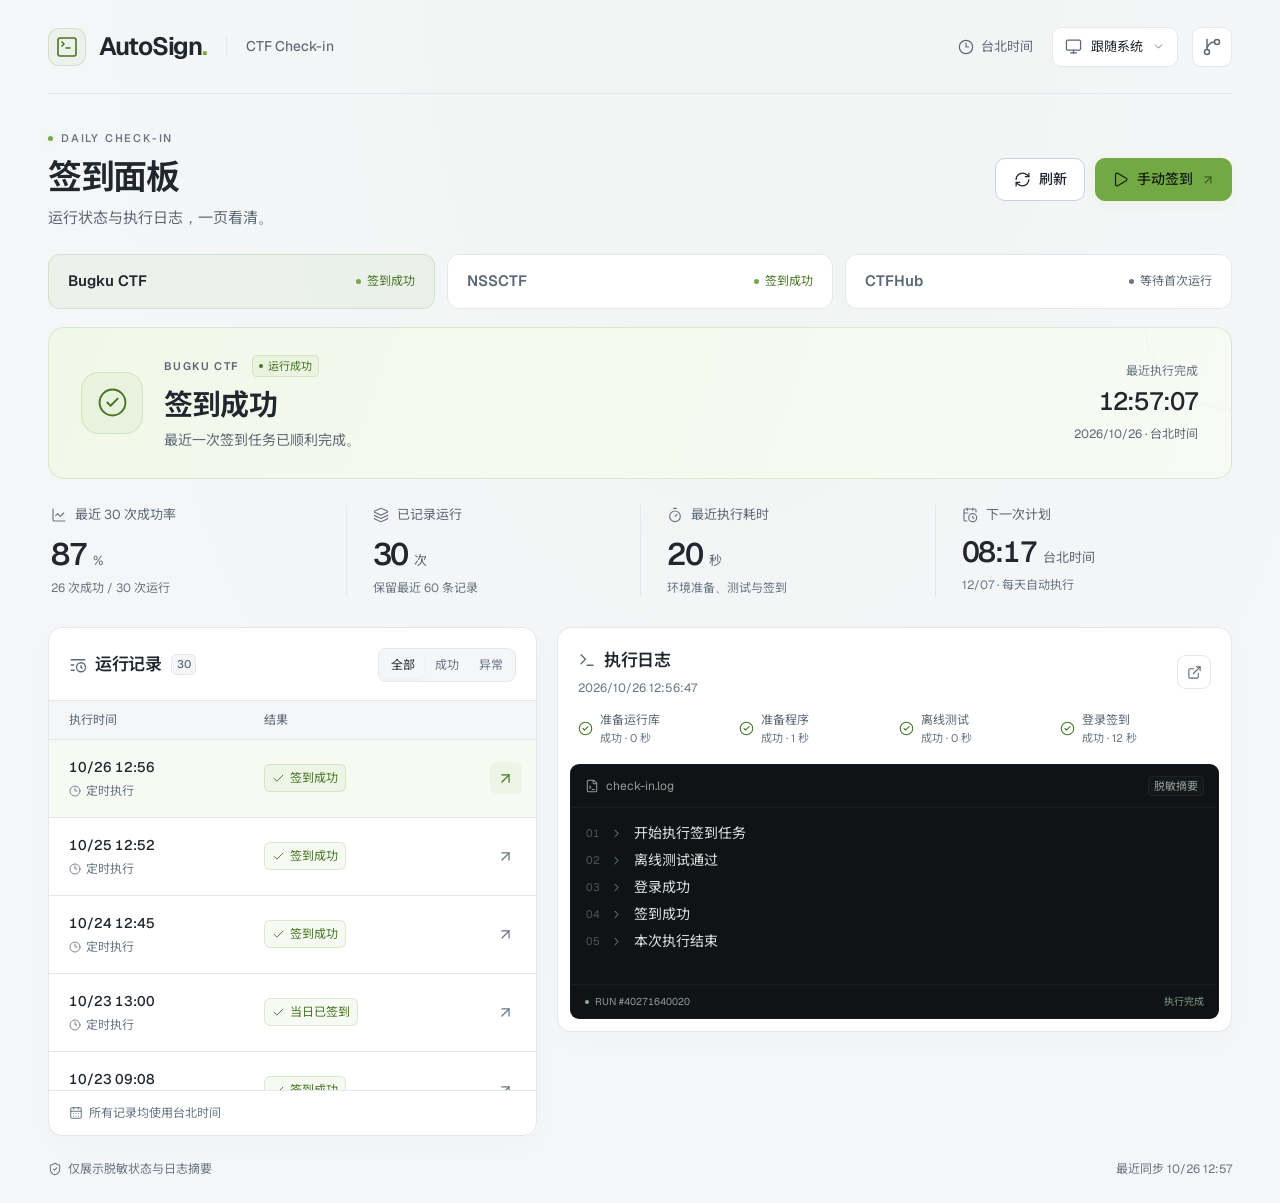
==== commit aa9a1dc5: "Add CTFHub dashboard view and session diagnostics" ====
--- a/public/index.html
+++ b/public/index.html
@@ -6,12 +6,12 @@
   <meta name="color-scheme" content="dark light">
   <meta name="referrer" content="no-referrer">
   <meta http-equiv="Content-Security-Policy" content="default-src 'self'; script-src 'self'; style-src 'self'; connect-src 'self'; font-src 'self'; img-src 'self' data:; object-src 'none'; base-uri 'none'; form-action 'none'">
-  <meta name="description" content="Bugku 与 NSSCTF 自动签到面板。以台北时间查看签到状态、运行记录和脱敏日志。">
+  <meta name="description" content="Bugku、NSSCTF 与 CTFHub 自动签到面板。以台北时间查看签到状态、运行记录和脱敏日志。">
   <link rel="icon" href="favicon.svg" type="image/svg+xml">
   <title>AutoSign · 签到面板</title>
   <link rel="preload" href="fonts/geist.woff2" as="font" type="font/woff2" crossorigin>
-  <link rel="stylesheet" href="styles.css?v=8">
-  <script src="app.js?v=8" defer></script>
+  <link rel="stylesheet" href="styles.css?v=9">
+  <script src="app.js?v=9" defer></script>
 </head>
 <body>
   <a class="skip-link" href="#main">跳到签到面板</a>
@@ -34,7 +34,7 @@
   <main class="shell" id="main">
     <div class="page-heading"><div><p class="eyebrow"><span class="live-dot"></span> DAILY CHECK-IN</p><h1>签到面板</h1><p class="page-description">运行状态与执行日志，一页看清。</p></div><div class="page-actions"><button id="refresh" class="button" type="button" aria-busy="false"><span id="refresh-icon"><svg class="icon" aria-hidden="true" viewBox="0 0 24 24"><use href="icons.svg#refresh-cw"></use></svg></span><span id="refresh-label">刷新</span></button><a id="manual-checkin" class="button button-primary" href="https://github.com/" target="_blank" rel="noopener noreferrer" aria-description="在 GitHub 选择执行方式并确认运行"><svg class="icon" aria-hidden="true" viewBox="0 0 24 24"><use href="icons.svg#play"></use></svg>手动签到<svg class="icon" aria-hidden="true" viewBox="0 0 24 24"><use href="icons.svg#arrow-up-right"></use></svg></a></div></div>
     <div id="notice" class="notice" role="status" hidden><svg class="icon" aria-hidden="true" viewBox="0 0 24 24"><use href="icons.svg#triangle-alert"></use></svg><span id="notice-text"></span></div>
-    <div class="platform-switch" role="group" aria-label="选择签到平台"><button type="button" data-platform="bugku" aria-pressed="true" data-state="waiting"><span>Bugku CTF</span><small>正在读取状态</small></button><button type="button" data-platform="nssctf" aria-pressed="false" data-state="waiting"><span>NSSCTF</span><small>正在读取状态</small></button></div>
+    <div class="platform-switch" role="group" aria-label="选择签到平台"><button type="button" data-platform="bugku" aria-pressed="true" data-state="waiting"><span>Bugku CTF</span><small>正在读取状态</small></button><button type="button" data-platform="nssctf" aria-pressed="false" data-state="waiting"><span>NSSCTF</span><small>正在读取状态</small></button><button type="button" data-platform="ctfhub" aria-pressed="false" data-state="waiting"><span>CTFHub</span><small>正在读取状态</small></button></div>
     <section id="failure-overview" class="failure-overview" aria-label="平台异常摘要" aria-live="polite" hidden></section>
     <section class="status-panel" data-state="waiting" aria-label="最近一次签到">
       <div class="status-main"><div id="hero-icon" class="status-icon"><svg class="icon" aria-hidden="true" viewBox="0 0 24 24"><use href="icons.svg#loader-circle"></use></svg></div><div><div class="status-heading"><span id="service-label" class="service-label">BUGKU CTF</span><span id="hero-status" class="status-badge">加载中</span></div><h2 id="hero-title" aria-live="polite">正在读取签到状态</h2><p id="hero-description">正在获取最近一次运行记录。</p></div></div>
--- a/public/styles.css
+++ b/public/styles.css
@@ -15,3 +15,4 @@
 .platform-switch{display:flex;gap:12px;margin:0 0 18px}.platform-switch button{display:flex;align-items:center;justify-content:space-between;gap:16px;flex:1;min-width:0;padding:15px 19px;border:1px solid var(--line);border-radius:12px;background:var(--surface);color:var(--muted);text-align:left;transition:background .15s,border-color .15s}.platform-switch button:hover{background:var(--surface-hover)}.platform-switch button[aria-pressed="true"]{border-color:var(--accent-line);background:var(--accent-soft);color:var(--text)}.platform-switch span{font-size:15px;font-weight:600;white-space:nowrap}.platform-switch small{display:flex;align-items:center;gap:6px;font-size:12px;white-space:nowrap}.platform-switch small:before{content:"";width:5px;height:5px;border-radius:50%;background:var(--subtle)}.platform-switch [data-state="success"] small{color:var(--accent-text)}.platform-switch [data-state="success"] small:before{background:var(--accent)}.platform-switch [data-state="failure"] small{color:var(--error)}.platform-switch [data-state="failure"] small:before{background:var(--error)}@media(max-width:600px){.platform-switch{gap:9px;margin-bottom:14px}.platform-switch button{align-items:flex-start;flex-direction:column;gap:5px;padding:13px 15px}.platform-switch span{font-size:14px}.platform-switch small{font-size:11px}}
 .failure-overview{display:grid;gap:10px;margin:0 0 18px}.failure-item{display:flex;align-items:center;gap:13px;padding:16px 19px;border:1px solid #c97b6040;border-radius:12px;background:var(--error-soft);color:var(--error)}.failure-item>div{flex:1;min-width:0}.failure-item strong{display:block;font-size:15px;font-weight:600;overflow-wrap:anywhere}.failure-item p{margin:5px 0 0;font-size:13px;color:var(--muted);overflow-wrap:anywhere}.failure-item .button{flex-shrink:0;font-size:12px;padding:8px 11px}.failure-detail{margin:0 20px 16px;padding:11px 13px;border:1px solid #c97b6040;border-radius:8px;background:var(--error-soft);color:var(--error);font-size:13px;line-height:1.8;overflow-wrap:anywhere}.step[data-state="failure"] .step-copy span,.step[data-state="failure"] .step-copy small{color:var(--error)}.status-main{min-width:0}.status-main>div:last-child{min-width:0}.status-panel h2,.status-panel p{overflow-wrap:anywhere}.platform-switch button{flex-wrap:wrap;gap:6px 16px}.platform-switch small{white-space:normal}@media(max-width:600px){.failure-item{align-items:flex-start;flex-wrap:wrap;padding:14px 15px;gap:10px}.failure-item>div{flex-basis:calc(100% - 34px)}.failure-item .button{margin-left:30px;min-height:38px}.failure-item strong{font-size:14px}.failure-item p,.failure-detail{font-size:12px}.failure-detail{margin-inline:17px}}
 .metrics .schedule-time small{white-space:nowrap}@media(min-width:601px) and (max-width:760px){.metrics{grid-template-columns:1fr 1fr;gap:22px 0}.metrics article{padding:0 18px}.metrics article:nth-child(odd){padding-left:0;border-left:0}.metrics article:nth-child(even){padding-right:0}}
+.platform-switch{display:grid;grid-template-columns:repeat(3,minmax(0,1fr))}@media(max-width:900px){.platform-switch button{flex-direction:column;align-items:flex-start}}
